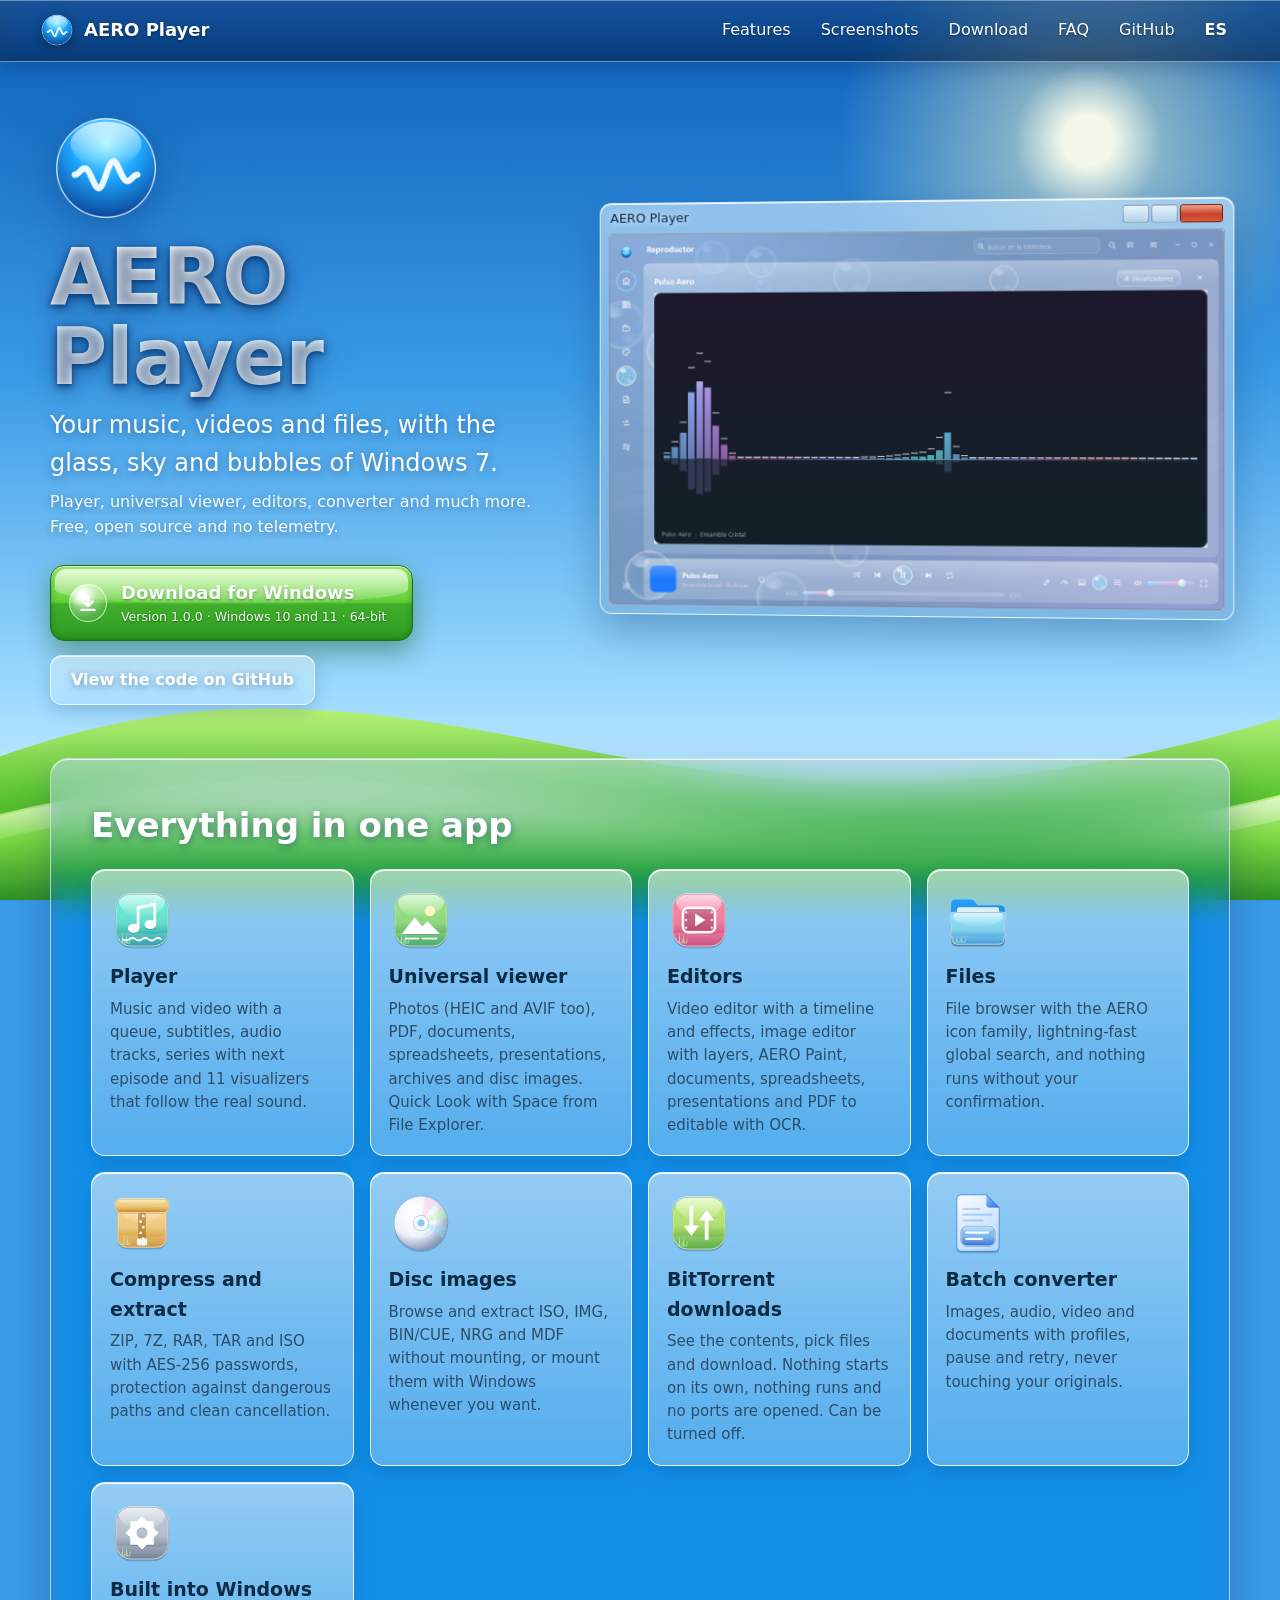
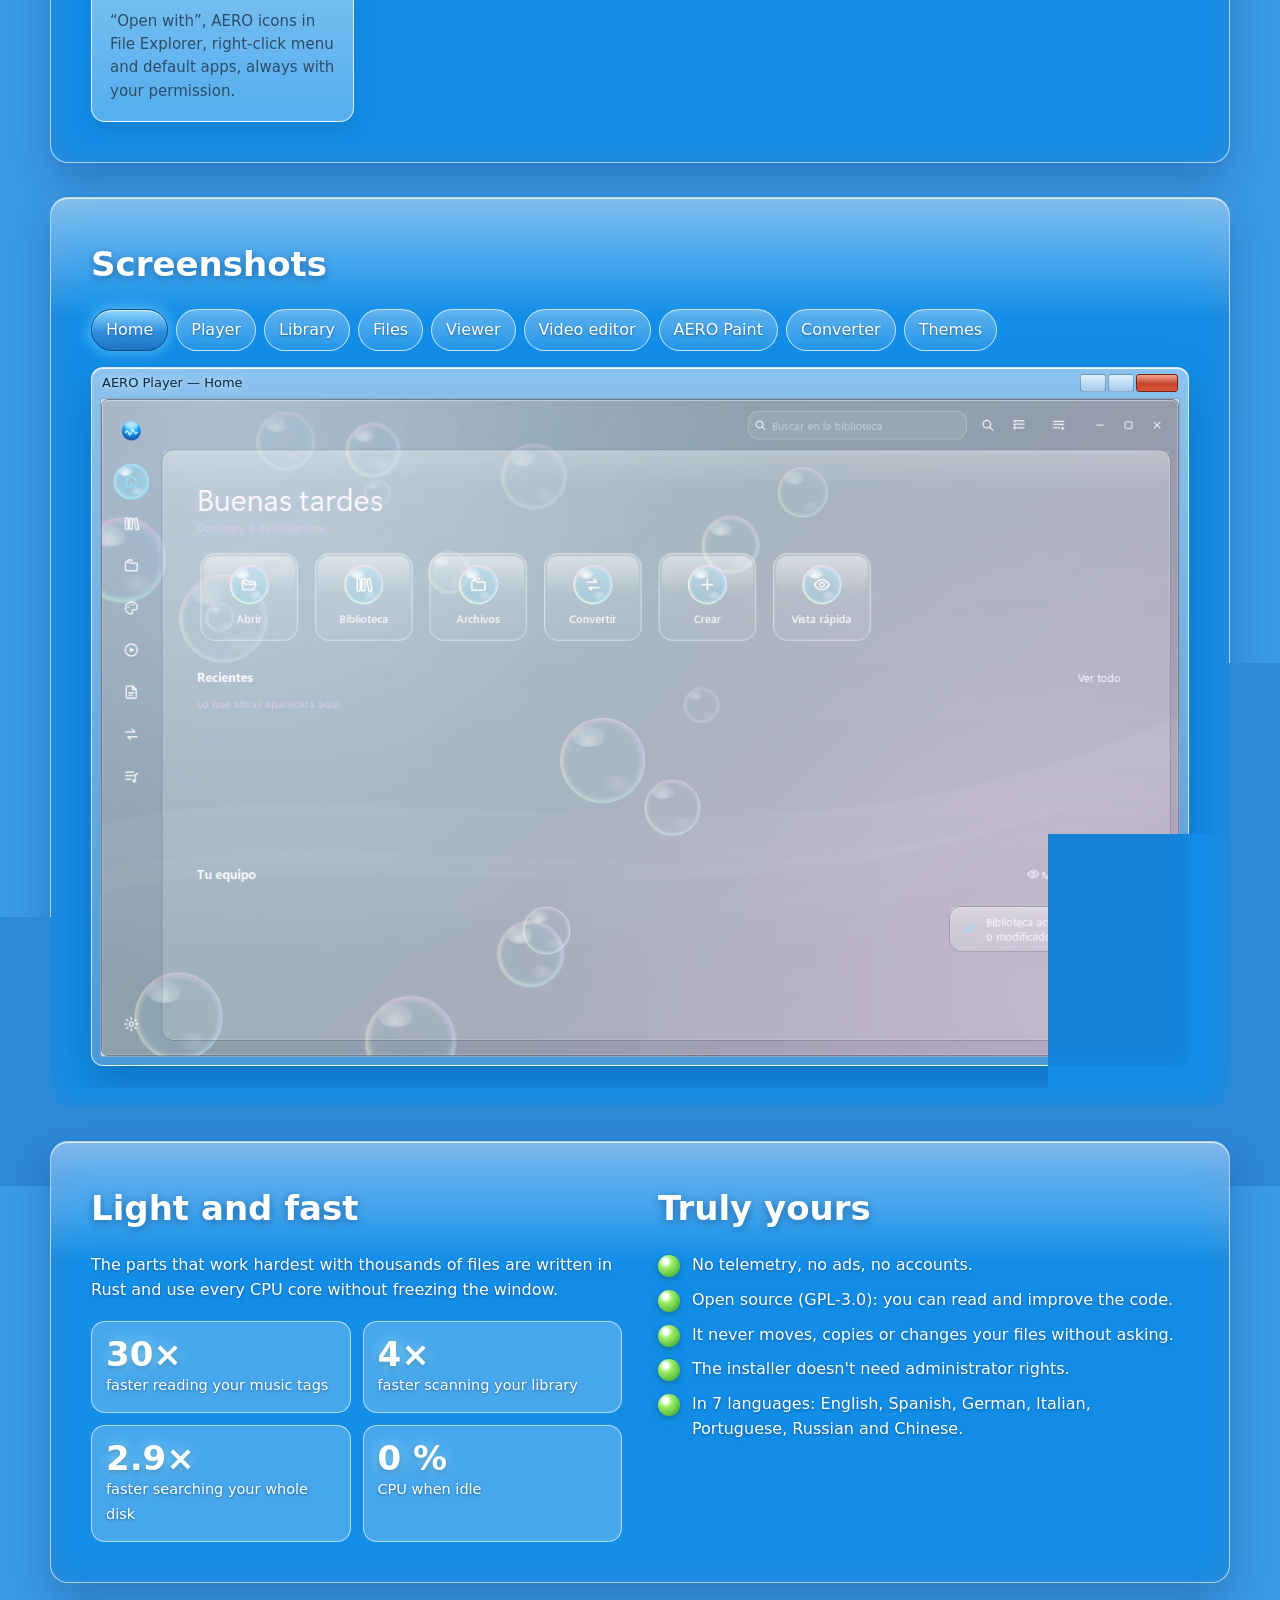
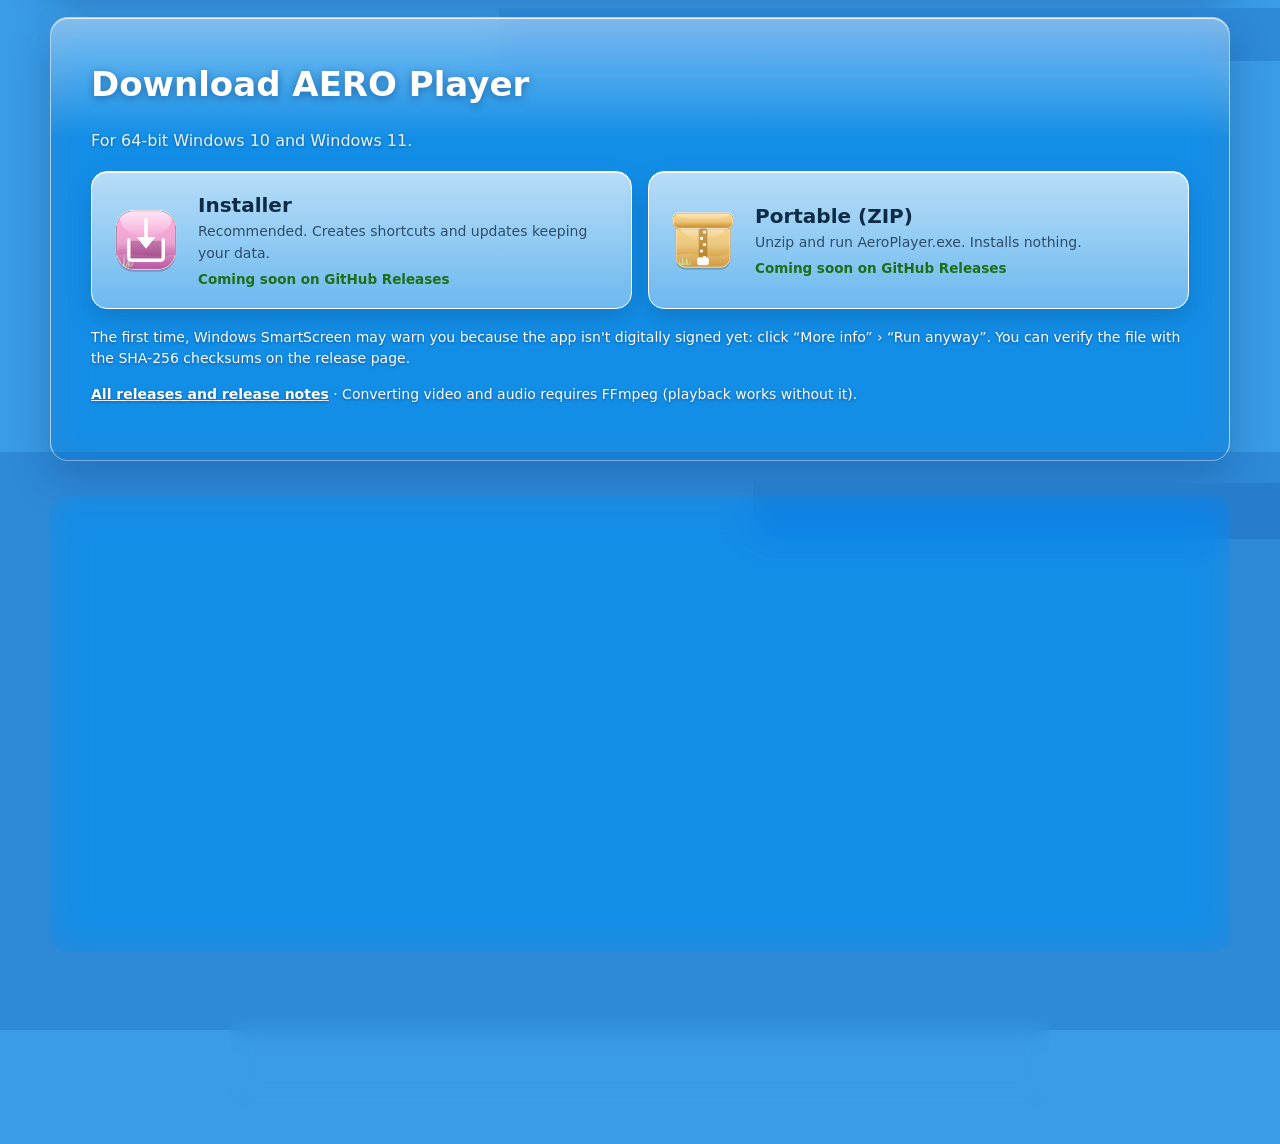
==== website/index.html @ ceb91c0b "AERO Player 1.0.0 Primera versión pública: reproductor, visor universal, editores, conversor, compre" ====
<!doctype html>
<html lang="es">
<head>
<meta charset="utf-8">
<meta name="viewport" content="width=device-width, initial-scale=1">
<title>AERO Player — reproductor y herramientas multimedia para Windows</title>
<meta name="description" content="AERO Player: reproductor de música y vídeo, visor universal, editores y conversor para Windows, con estilo Aero. Gratis, libre y sin telemetría.">
<meta property="og:title" content="AERO Player">
<meta property="og:description" content="Reproductor, visor, editores y conversor para Windows con estilo Aero. Gratis y libre.">
<meta property="og:image" content="assets/capturas/inicio.png">
<meta name="theme-color" content="#2b8fe0">
<link rel="icon" href="assets/favicon.png">
<link rel="stylesheet" href="style.css">
<script src="config.js"></script>
</head>
<body>
<div class="sky" aria-hidden="true">
  <div class="sun"></div>
  <div class="cloud c1"></div><div class="cloud c2"></div><div class="cloud c3"></div><div class="cloud c4"></div>
  <div class="bubbles" id="bubbles"></div>
  <svg class="hills" viewBox="0 0 1440 320" preserveAspectRatio="none">
    <defs>
      <linearGradient id="g1" x1="0" y1="0" x2="0" y2="1"><stop offset="0" stop-color="#b8f27a"/><stop offset=".45" stop-color="#5cc531"/><stop offset="1" stop-color="#1f7a1c"/></linearGradient>
      <linearGradient id="g2" x1="0" y1="0" x2="0" y2="1"><stop offset="0" stop-color="#d4fa9c"/><stop offset=".5" stop-color="#78d640"/><stop offset="1" stop-color="#2f8f25"/></linearGradient>
      <linearGradient id="shine" x1="0" y1="0" x2="0" y2="1"><stop offset="0" stop-color="#fff" stop-opacity=".65"/><stop offset="1" stop-color="#fff" stop-opacity="0"/></linearGradient>
    </defs>
    <path d="M0 170 C 240 90 420 120 640 160 S 1080 230 1440 130 L1440 320 L0 320 Z" fill="url(#g1)"/>
    <path d="M0 230 C 260 170 520 200 760 230 S 1180 270 1440 210 L1440 320 L0 320 Z" fill="url(#g2)"/>
    <path d="M0 232 C 260 172 520 202 760 232 S 1180 272 1440 212 L1440 236 C 1180 296 980 256 760 252 S 260 196 0 256 Z" fill="url(#shine)"/>
  </svg>
</div>

<header class="taskbar">
  <a class="brand" href="#inicio"><img src="assets/logo.png" alt="" width="34" height="34"><span>AERO Player</span></a>
  <nav>
    <a href="#funciones" data-i18n="nav.features">Funciones</a>
    <a href="#capturas" data-i18n="nav.shots">Capturas</a>
    <a href="#descargar" data-i18n="nav.download">Descargar</a>
    <a href="#preguntas" data-i18n="nav.faq">Preguntas</a>
    <a class="gh" data-gh-link href="#" target="_blank" rel="noopener">GitHub</a>
    <button class="lang" id="lang" type="button" aria-label="Idioma / Language">EN</button>
  </nav>
</header>

<main>
  <section class="hero" id="inicio">
    <div class="hero-text">
      <img class="orb" src="assets/logo.png" alt="Logotipo de AERO Player" width="128" height="128">
      <h1>AERO Player</h1>
      <p class="tagline" data-i18n="hero.tagline">Tu música, tus vídeos y tus archivos, con el cristal, el cielo y las burbujas de Windows 7.</p>
      <p class="sub" data-i18n="hero.sub">Reproductor, visor universal, editores, conversor y mucho más. Gratis, libre y sin telemetría.</p>
      <div class="cta">
        <a class="btn-aero" data-download="setup" href="#descargar">
          <span class="btn-icon"><svg viewBox="0 0 24 24" width="22" height="22" aria-hidden="true"><path d="M12 4v11M7 10.5l5 5 5-5M5 19.5h14" fill="none" stroke="#fff" stroke-width="2.6" stroke-linecap="round" stroke-linejoin="round"/></svg></span><span><strong data-i18n="hero.download">Descargar para Windows</strong><small data-version-line>Versión 1.0.0 · Windows 10 y 11 · 64 bits</small></span>
        </a>
        <a class="btn-glass" data-gh-link href="#" target="_blank" rel="noopener" data-i18n="hero.source">Ver el código en GitHub</a>
      </div>
    </div>
    <figure class="win7">
      <div class="win7-bar"><span class="win7-title">AERO Player</span><span class="win7-btns"><i></i><i></i><i class="x"></i></span></div>
      <img src="assets/capturas/reproductor.png" alt="AERO Player reproduciendo música con un visualizador" loading="eager">
    </figure>
  </section>

  <section class="panel" id="funciones">
    <h2 data-i18n="feat.title">Todo en una sola aplicación</h2>
    <div class="grid">
      <article class="card"><img src="assets/iconos/audio.png" alt=""><h3 data-i18n="feat.player.t">Reproductor</h3><p data-i18n="feat.player.d">Música y vídeo con cola, subtítulos, pistas de audio, series con siguiente episodio y 11 visualizadores que siguen el sonido real.</p></article>
      <article class="card"><img src="assets/iconos/image.png" alt=""><h3 data-i18n="feat.viewer.t">Visor universal</h3><p data-i18n="feat.viewer.d">Fotos (también HEIC y AVIF), PDF, documentos, hojas, presentaciones, comprimidos e imágenes de disco. Vista rápida con Espacio desde el Explorador.</p></article>
      <article class="card"><img src="assets/iconos/video.png" alt=""><h3 data-i18n="feat.editors.t">Editores</h3><p data-i18n="feat.editors.d">Editor de vídeo con línea de tiempo y efectos, editor de imágenes con capas, AERO Paint, documentos, hojas, presentaciones y PDF a editable con OCR.</p></article>
      <article class="card"><img src="assets/iconos/folder.png" alt=""><h3 data-i18n="feat.files.t">Archivos</h3><p data-i18n="feat.files.d">Explorador con la familia de iconos AERO, búsqueda global ultrarrápida y nada se ejecuta sin que lo confirmes.</p></article>
      <article class="card"><img src="assets/iconos/archive.png" alt=""><h3 data-i18n="feat.archive.t">Comprimir y extraer</h3><p data-i18n="feat.archive.d">ZIP, 7Z, RAR, TAR e ISO con contraseñas AES-256, protección contra rutas peligrosas y cancelación sin restos.</p></article>
      <article class="card"><img src="assets/iconos/disc.png" alt=""><h3 data-i18n="feat.disc.t">Imágenes de disco</h3><p data-i18n="feat.disc.d">Explora y extrae ISO, IMG, BIN/CUE, NRG y MDF sin montarlas, o móntalas con Windows cuando quieras.</p></article>
      <article class="card"><img src="assets/iconos/torrent.png" alt=""><h3 data-i18n="feat.torrent.t">Descargas BitTorrent</h3><p data-i18n="feat.torrent.d">Ve el contenido, elige archivos y descarga. Nada empieza solo, nada se ejecuta y no abre puertos. Se puede desactivar.</p></article>
      <article class="card"><img src="assets/iconos/document.png" alt=""><h3 data-i18n="feat.convert.t">Conversor por lotes</h3><p data-i18n="feat.convert.d">Imágenes, audio, vídeo y documentos con perfiles, pausa, reintento y sin tocar nunca los originales.</p></article>
      <article class="card"><img src="assets/iconos/system.png" alt=""><h3 data-i18n="feat.windows.t">Integrado en Windows</h3><p data-i18n="feat.windows.d">«Abrir con», iconos AERO en el Explorador, menú del clic derecho y aplicaciones predeterminadas, siempre con tu permiso.</p></article>
    </div>
  </section>

  <section class="panel" id="capturas">
    <h2 data-i18n="shots.title">Capturas</h2>
    <div class="tabs" role="tablist" id="shot-tabs"></div>
    <figure class="win7 big">
      <div class="win7-bar"><span class="win7-title" id="shot-title">AERO Player</span><span class="win7-btns"><i></i><i></i><i class="x"></i></span></div>
      <img id="shot-img" src="assets/capturas/inicio.png" alt="">
    </figure>
  </section>

  <section class="panel two" id="rendimiento">
    <div>
      <h2 data-i18n="perf.title">Ligero y rápido</h2>
      <p data-i18n="perf.d">Las partes que más trabajan con miles de archivos están escritas en Rust y usan todos los núcleos del procesador sin congelar la ventana.</p>
      <ul class="stats">
        <li><b>30×</b><span data-i18n="perf.tags">más rápido leyendo las etiquetas de tu música</span></li>
        <li><b>4×</b><span data-i18n="perf.scan">más rápido escaneando la biblioteca</span></li>
        <li><b data-i18n="perf.n3">2,9×</b><span data-i18n="perf.search">más rápido buscando en todo el disco</span></li>
        <li><b>0 %</b><span data-i18n="perf.idle">de CPU en reposo</span></li>
      </ul>
    </div>
    <div>
      <h2 data-i18n="priv.title">Tuyo de verdad</h2>
      <ul class="checks">
        <li data-i18n="priv.1">Sin telemetría, sin anuncios y sin cuentas.</li>
        <li data-i18n="priv.2">Software libre (GPL-3.0): puedes ver y mejorar el código.</li>
        <li data-i18n="priv.3">Nunca mueve, copia ni modifica tus archivos sin pedírtelo.</li>
        <li data-i18n="priv.4">El instalador no necesita permisos de administrador.</li>
        <li data-i18n="priv.5">En 7 idiomas: español, inglés, alemán, italiano, portugués, ruso y chino.</li>
      </ul>
    </div>
  </section>

  <section class="panel" id="descargar">
    <h2 data-i18n="dl.title">Descargar AERO Player</h2>
    <p class="muted" data-i18n="dl.sub">Para Windows 10 y Windows 11 de 64 bits.</p>
    <div class="downloads">
      <a class="dl" data-download="setup" href="#"><img src="assets/iconos/installer.png" alt=""><span><strong data-i18n="dl.setup">Instalador</strong><small data-i18n="dl.setup.d">Recomendado. Crea accesos directos y se actualiza conservando tus datos.</small><em data-size="setup"></em></span></a>
      <a class="dl" data-download="portable" href="#"><img src="assets/iconos/archive.png" alt=""><span><strong data-i18n="dl.portable">Portable (ZIP)</strong><small data-i18n="dl.portable.d">Descomprime y ejecuta AeroPlayer.exe. No instala nada.</small><em data-size="portable"></em></span></a>
    </div>
    <p class="note" data-i18n="dl.smartscreen">La primera vez, Windows SmartScreen puede avisar porque la aplicación aún no tiene firma digital: pulsa «Más información» › «Ejecutar de todas formas». Puedes comprobar el archivo con las sumas SHA-256 de la página de la versión.</p>
    <p class="note"><a data-gh-releases href="#" target="_blank" rel="noopener" data-i18n="dl.all">Todas las versiones y notas de cambios</a> · <span data-i18n="dl.ffmpeg">Para convertir vídeo y audio hace falta FFmpeg (la reproducción funciona sin él).</span></p>
  </section>

  <section class="panel" id="preguntas">
    <h2 data-i18n="faq.title">Preguntas frecuentes</h2>
    <details><summary data-i18n="faq.q1">¿Es gratis?</summary><p data-i18n="faq.a1">Sí, totalmente. Es software libre con licencia GPL-3.0: sin anuncios, sin suscripciones y sin recoger datos.</p></details>
    <details><summary data-i18n="faq.q2">¿Cambia mis programas predeterminados?</summary><p data-i18n="faq.a2">No por su cuenta. AERO Player se añade a «Abrir con» y tú eliges en la Configuración de Windows si quieres usarlo por defecto.</p></details>
    <details><summary data-i18n="faq.q3">¿Por qué avisa SmartScreen?</summary><p data-i18n="faq.a3">Porque el ejecutable aún no está firmado con un certificado de pago. El código es público y cada versión publica sus sumas SHA-256 para que puedas comprobarlo.</p></details>
    <details><summary data-i18n="faq.q4">¿Cómo lo desinstalo?</summary><p data-i18n="faq.a4">Desde Configuración de Windows › Aplicaciones › AERO Player. Tus archivos no se tocan.</p></details>
    <details><summary data-i18n="faq.q5">¿Puedo ayudar o informar de un error?</summary><p data-i18n="faq.a5">¡Claro! Abre una incidencia en GitHub o propón cambios con una solicitud de incorporación (pull request).</p></details>
  </section>
</main>

<footer>
  <p><span data-i18n="foot.1">AERO Player es software libre bajo la licencia GPL-3.0-or-later.</span> <a data-gh-link href="#" target="_blank" rel="noopener">GitHub</a></p>
  <p class="muted" data-i18n="foot.2">Inspirado en la estética Frutiger Aero. No está afiliado a Microsoft. Windows es una marca de Microsoft Corporation.</p>
</footer>

<div class="lightbox" id="lightbox" hidden><img alt=""></div>
<script src="app.js"></script>
</body>
</html>
---- website/style.css ----
/* AERO Player — web con estilo Windows 7 Aero / Frutiger Aero: cielo, sol, nubes, burbujas, césped y cristal. */
:root {
  --sky-top: #0b5fb8;
  --sky-mid: #3a9be6;
  --sky-low: #9fdcff;
  --glass: rgba(26, 104, 186, .34);          /* cristal con tinte de cielo: el blanco se lee también sobre el césped */
  --glass-strong: rgba(255, 255, 255, .34);
  --glass-edge: rgba(255, 255, 255, .62);
  --ink: #0d2b45;
  --ink-soft: #2d4d69;
  --on-glass: #ffffff;
  --green-top: #9ef06a;
  --green-bot: #2f9b24;
  --radius: 18px;
  --shadow: 0 18px 40px rgba(0, 40, 90, .28);
  font-family: "Segoe UI", "Segoe UI Variable", system-ui, -apple-system, sans-serif;
}
* { box-sizing: border-box; }
html { scroll-behavior: smooth; }
body {
  margin: 0;
  color: var(--ink);
  background: var(--sky-mid);
  line-height: 1.55;
  overflow-x: hidden;
}
img { max-width: 100%; display: block; }
a { color: #0a63b8; }

/* ---------------------------------------------------------------- cielo */
.sky { position: fixed; inset: 0; z-index: -1; overflow: hidden;
  background: linear-gradient(180deg, var(--sky-top) 0%, var(--sky-mid) 42%, var(--sky-low) 78%, #e9f8ff 100%); }
.sun { position: absolute; top: -12vmax; right: -8vmax; width: 46vmax; height: 46vmax; border-radius: 50%;
  background: radial-gradient(circle, rgba(255,255,236,.95) 0 6%, rgba(255,250,200,.45) 18%, rgba(255,255,255,0) 60%); }
.cloud { position: absolute; border-radius: 999px; background: rgba(255,255,255,.85); filter: blur(2px); opacity: .85;
  box-shadow: 0 10px 30px rgba(255,255,255,.4); animation: drift 120s linear infinite; }
.cloud::before, .cloud::after { content: ""; position: absolute; background: inherit; border-radius: 50%; }
.c1 { width: 220px; height: 64px; top: 14%; left: -260px; }
.c1::before { width: 110px; height: 100px; top: -52px; left: 34px; } .c1::after { width: 86px; height: 80px; top: -36px; left: 118px; }
.c2 { width: 300px; height: 80px; top: 30%; left: -340px; animation-duration: 170s; animation-delay: -60s; opacity: .7; }
.c2::before { width: 140px; height: 130px; top: -70px; left: 50px; } .c2::after { width: 110px; height: 100px; top: -46px; left: 160px; }
.c3 { width: 180px; height: 50px; top: 8%; left: -200px; animation-duration: 140s; animation-delay: -100s; opacity: .6; }
.c3::before { width: 90px; height: 80px; top: -40px; left: 30px; } .c3::after { width: 70px; height: 60px; top: -28px; left: 96px; }
.c4 { width: 260px; height: 70px; top: 46%; left: -300px; animation-duration: 200s; animation-delay: -30s; opacity: .55; }
.c4::before { width: 120px; height: 110px; top: -60px; left: 40px; } .c4::after { width: 100px; height: 90px; top: -40px; left: 140px; }
@keyframes drift { to { transform: translateX(calc(100vw + 400px)); } }

.hills { position: absolute; left: 0; right: 0; bottom: 0; width: 100%; height: 34vh; min-height: 180px; }

.bubbles { position: absolute; inset: 0; }
.bubble { position: absolute; bottom: -120px; border-radius: 50%;
  background: radial-gradient(circle at 30% 28%, rgba(255,255,255,.95) 0 8%, rgba(255,255,255,.25) 14%, rgba(180,230,255,.10) 45%, rgba(255,255,255,.35) 70%, rgba(255,255,255,.75) 100%);
  box-shadow: inset 0 0 12px rgba(255,255,255,.55), 0 4px 14px rgba(0,60,120,.12);
  animation: rise linear infinite; }
.bubble::after { content: ""; position: absolute; left: 18%; top: 62%; width: 46%; height: 16%; border-radius: 50%;
  background: radial-gradient(ellipse, rgba(255,240,255,.55), rgba(255,255,255,0) 70%); }
@keyframes rise {
  0% { transform: translate(0, 0); opacity: 0; }
  10% { opacity: .9; }
  50% { transform: translate(var(--sway, 30px), -55vh); }
  100% { transform: translate(0, -115vh); opacity: .2; }
}
@media (prefers-reduced-motion: reduce) { .bubble, .cloud { animation: none; } .bubble { display: none; } }

/* ---------------------------------------------------------------- barra superior (Windows 7) */
.taskbar { position: sticky; top: 0; z-index: 20; display: flex; align-items: center; justify-content: space-between;
  gap: 16px; padding: 10px clamp(16px, 4vw, 40px);
  background: linear-gradient(180deg, rgba(40,70,110,.55), rgba(10,30,60,.62));
  backdrop-filter: blur(16px) saturate(140%); -webkit-backdrop-filter: blur(16px) saturate(140%);
  border-bottom: 1px solid rgba(255,255,255,.35); box-shadow: inset 0 1px 0 rgba(255,255,255,.35), 0 6px 20px rgba(0,30,70,.25); }
.brand { display: flex; align-items: center; gap: 10px; color: #fff; text-decoration: none; font-weight: 600; font-size: 18px;
  text-shadow: 0 1px 3px rgba(0,0,0,.4); }
.brand img { filter: drop-shadow(0 2px 6px rgba(0,0,0,.35)); }
nav { display: flex; align-items: center; gap: 4px; flex-wrap: wrap; justify-content: flex-end; }
nav a, .lang { color: #fff; text-decoration: none; padding: 7px 12px; border-radius: 8px; font-size: 14px;
  border: 1px solid transparent; background: none; font: inherit; cursor: pointer; text-shadow: 0 1px 2px rgba(0,0,0,.4); }
nav a:hover, .lang:hover { background: linear-gradient(180deg, rgba(255,255,255,.35), rgba(255,255,255,.08));
  border-color: rgba(255,255,255,.55); box-shadow: inset 0 0 8px rgba(255,255,255,.35); }
nav a:focus-visible, .lang:focus-visible, .btn-aero:focus-visible, .btn-glass:focus-visible, .dl:focus-visible, .tab:focus-visible {
  outline: 3px solid #ffe36a; outline-offset: 2px; }
.lang { font-weight: 700; }

/* ---------------------------------------------------------------- composición */
main { width: min(1180px, 100% - 32px); margin: 0 auto; padding: 32px 0 120px; display: grid; gap: 34px; }
.hero { display: grid; grid-template-columns: 1fr 1.25fr; gap: 36px; align-items: center; min-height: 70vh; }
.hero-text { color: #fff; text-shadow: 0 2px 10px rgba(0,40,90,.45); }
.orb { width: 112px; height: 112px; filter: drop-shadow(0 10px 24px rgba(0,50,120,.45)); animation: float 6s ease-in-out infinite; }
@keyframes float { 50% { transform: translateY(-10px); } }
@media (prefers-reduced-motion: reduce) { .orb { animation: none; } }
h1 { font-size: clamp(44px, 6.4vw, 78px); line-height: 1.02; margin: 14px 0 10px; font-weight: 700; letter-spacing: -.5px;
  background: linear-gradient(180deg, #ffffff 0%, #ffffff 50%, #e6f6ff 51%, #ffffff 100%);
  -webkit-background-clip: text; background-clip: text; color: transparent;
  filter: drop-shadow(0 2px 2px rgba(0,40,100,.55)) drop-shadow(0 6px 14px rgba(0,40,100,.35)); }
.tagline { font-size: clamp(19px, 2.1vw, 24px); margin: 0 0 8px; font-weight: 500; }
.sub { margin: 0 0 26px; opacity: .95; font-size: 16px; }
.cta { display: flex; gap: 14px; flex-wrap: wrap; align-items: center; }

/* botón verde brillante (Windows 7) */
.btn-aero { position: relative; display: inline-flex; align-items: center; gap: 14px; padding: 13px 26px 13px 18px;
  border-radius: 14px; color: #fff; text-decoration: none; overflow: hidden;
  background: linear-gradient(180deg, var(--green-top) 0%, #63cf3a 48%, #3fae2a 52%, var(--green-bot) 100%);
  border: 1px solid #1d6f17; box-shadow: inset 0 1px 0 rgba(255,255,255,.8), inset 0 -2px 6px rgba(0,60,0,.35), 0 10px 26px rgba(20,90,20,.45);
  text-shadow: 0 1px 2px rgba(0,60,0,.6); transition: transform .15s, box-shadow .15s, filter .15s; }
.btn-aero::before { content: ""; position: absolute; left: 4px; right: 4px; top: 3px; height: 46%; border-radius: 11px 11px 40% 40%;
  background: linear-gradient(180deg, rgba(255,255,255,.75), rgba(255,255,255,.12)); pointer-events: none; }
.btn-aero:hover { filter: brightness(1.08) saturate(1.1); transform: translateY(-2px); box-shadow: inset 0 1px 0 rgba(255,255,255,.8), 0 14px 34px rgba(20,110,20,.55), 0 0 22px rgba(160,255,120,.7); }
.btn-aero:active { transform: translateY(1px); }
.btn-aero strong { display: block; font-size: 18px; }
.btn-aero small { display: block; font-size: 12.5px; opacity: .95; }
.btn-icon { width: 38px; height: 38px; border-radius: 50%; display: grid; place-items: center; font-size: 20px;
  background: radial-gradient(circle at 35% 30%, #fff 0 10%, rgba(255,255,255,.35) 40%, rgba(255,255,255,.1) 70%);
  border: 1px solid rgba(255,255,255,.7); position: relative; }
.btn-glass { padding: 12px 20px; border-radius: 12px; color: #fff; text-decoration: none; font-weight: 600;
  background: linear-gradient(180deg, rgba(255,255,255,.42), rgba(255,255,255,.12)); border: 1px solid var(--glass-edge);
  backdrop-filter: blur(8px); -webkit-backdrop-filter: blur(8px); box-shadow: inset 0 1px 0 rgba(255,255,255,.7), 0 6px 18px rgba(0,40,90,.2); }
.btn-glass:hover { background: linear-gradient(180deg, rgba(255,255,255,.55), rgba(255,255,255,.2)); }

/* ventana de Windows 7 alrededor de las capturas */
.win7 { margin: 0; border-radius: 12px; padding: 0 8px 8px; overflow: hidden;
  background: linear-gradient(180deg, rgba(180,215,245,.75), rgba(120,170,215,.55));
  border: 1px solid rgba(255,255,255,.75); box-shadow: inset 0 1px 0 rgba(255,255,255,.9), var(--shadow);
  backdrop-filter: blur(10px); -webkit-backdrop-filter: blur(10px); transform: perspective(1400px) rotateY(-4deg); }
.win7.big { transform: none; }
.win7 img { border-radius: 4px; border: 1px solid rgba(0,40,90,.35); background: #dfeefa; cursor: zoom-in; }
.win7-bar { display: flex; align-items: center; justify-content: space-between; height: 30px; padding: 0 2px; }
.win7-title { color: #0d2b45; font-size: 13px; text-shadow: 0 0 8px #fff; }
.win7-btns { display: flex; gap: 2px; }
.win7-btns i { width: 26px; height: 18px; border-radius: 3px; border: 1px solid rgba(0,40,80,.35);
  background: linear-gradient(180deg, rgba(255,255,255,.75), rgba(190,215,240,.5)); }
.win7-btns i.x { width: 42px; background: linear-gradient(180deg, #f2a28f, #c7442b 55%, #d9583e); border-color: #7a2414; }

/* paneles de cristal */
.panel { position: relative; padding: clamp(22px, 3.5vw, 40px); border-radius: var(--radius); background: var(--glass);
  border: 1px solid var(--glass-edge); backdrop-filter: blur(18px) saturate(150%); -webkit-backdrop-filter: blur(18px) saturate(150%);
  box-shadow: inset 0 1px 0 rgba(255,255,255,.8), var(--shadow); overflow: hidden; }
.panel::before { content: ""; position: absolute; inset: 0 0 auto 0; height: 120px; pointer-events: none;
  background: linear-gradient(180deg, rgba(255,255,255,.45), rgba(255,255,255,0)); }
.panel > * { position: relative; }
h2 { margin: 0 0 18px; font-size: clamp(26px, 3vw, 34px); color: #fff; text-shadow: 0 2px 8px rgba(0,40,90,.45); }
.panel p, .panel li, .panel summary { color: #fff; text-shadow: 0 1px 3px rgba(0,30,70,.5); }
.muted { opacity: .9; }
.grid { display: grid; grid-template-columns: repeat(auto-fit, minmax(240px, 1fr)); gap: 16px; }
.card { padding: 18px; border-radius: 14px; background: linear-gradient(180deg, rgba(255,255,255,.55), rgba(255,255,255,.28));
  border: 1px solid rgba(255,255,255,.8); box-shadow: inset 0 1px 0 #fff, 0 8px 20px rgba(0,40,90,.15); transition: transform .2s, box-shadow .2s; }
.card:hover { transform: translateY(-4px); box-shadow: inset 0 1px 0 #fff, 0 16px 30px rgba(0,40,90,.25); }
.card img { width: 64px; height: 64px; }
.card h3 { margin: 10px 0 6px; color: var(--ink); font-size: 19px; }
.card p { margin: 0; color: var(--ink-soft); text-shadow: none; font-size: 15px; }

.tabs { display: flex; gap: 8px; flex-wrap: wrap; margin-bottom: 16px; }
.tab { padding: 8px 14px; border-radius: 999px; border: 1px solid rgba(255,255,255,.7); color: #fff; cursor: pointer; font: inherit;
  background: linear-gradient(180deg, rgba(255,255,255,.32), rgba(255,255,255,.08)); text-shadow: 0 1px 2px rgba(0,30,70,.5); }
.tab[aria-selected="true"] { background: linear-gradient(180deg, #8fd8ff, #2f8fe0 55%, #1f74c5); border-color: #0e4f8f;
  box-shadow: inset 0 1px 0 rgba(255,255,255,.7), 0 0 14px rgba(120,210,255,.8); }

.two { display: grid; grid-template-columns: 1fr 1fr; gap: 36px; }
.stats { list-style: none; padding: 0; margin: 18px 0 0; display: grid; grid-template-columns: 1fr 1fr; gap: 12px; }
.stats li { padding: 14px; border-radius: 14px; background: rgba(255,255,255,.22); border: 1px solid rgba(255,255,255,.6); }
.stats b { display: block; font-size: 34px; line-height: 1.1; color: #fff; text-shadow: 0 0 14px rgba(160,240,255,.9), 0 2px 6px rgba(0,40,90,.5); }
.stats span { font-size: 14.5px; }
.checks { list-style: none; padding: 0; margin: 0; display: grid; gap: 10px; }
.checks li { padding-left: 34px; position: relative; }
.checks li::before { content: ""; position: absolute; left: 0; top: 2px; width: 22px; height: 22px; border-radius: 50%;
  background: radial-gradient(circle at 35% 30%, #fff 0 12%, #9ef06a 30%, #2f9b24 100%); box-shadow: 0 2px 6px rgba(0,60,0,.35); }

.downloads { display: grid; grid-template-columns: 1fr 1fr; gap: 16px; margin: 18px 0; }
.dl { display: flex; gap: 16px; align-items: center; padding: 18px; border-radius: 16px; text-decoration: none;
  background: linear-gradient(180deg, rgba(255,255,255,.7), rgba(255,255,255,.38)); border: 1px solid #fff;
  box-shadow: inset 0 1px 0 #fff, 0 10px 24px rgba(0,40,90,.2); transition: transform .2s; }
.dl:hover { transform: translateY(-3px); }
.dl img { width: 72px; height: 72px; flex: none; }
.dl strong { display: block; color: var(--ink); font-size: 20px; }
.dl small { display: block; color: var(--ink-soft); font-size: 14px; }
.dl em { display: block; color: #1d6f17; font-style: normal; font-weight: 600; font-size: 13.5px; margin-top: 4px; }
.note { font-size: 14px; }
.note a { color: #fff; font-weight: 600; }

details { border-radius: 12px; background: rgba(255,255,255,.18); border: 1px solid rgba(255,255,255,.55); margin-bottom: 10px; }
summary { cursor: pointer; padding: 12px 16px; font-weight: 600; }
details p { margin: 0; padding: 0 16px 14px; }

footer { width: min(820px, 100% - 32px); margin: -70px auto 36px; padding: 14px 20px; position: relative; text-align: center;
  color: #fff; text-shadow: 0 1px 3px rgba(0,0,0,.6); font-size: 14px; border-radius: 14px;
  background: linear-gradient(180deg, rgba(30,70,40,.55), rgba(10,40,20,.65)); border: 1px solid rgba(255,255,255,.45);
  backdrop-filter: blur(12px); -webkit-backdrop-filter: blur(12px); box-shadow: inset 0 1px 0 rgba(255,255,255,.35); }
footer p { margin: 4px 0; }
footer a { color: #fff; font-weight: 700; }

.lightbox { position: fixed; inset: 0; z-index: 50; display: grid; place-items: center; padding: 24px;
  background: rgba(0,25,55,.72); backdrop-filter: blur(6px); cursor: zoom-out; }
.lightbox[hidden] { display: none; }
.lightbox img { max-height: 92vh; border-radius: 10px; box-shadow: 0 30px 80px rgba(0,0,0,.5); }

@media (max-width: 900px) {
  .hero, .two, .downloads { grid-template-columns: 1fr; }
  .hero { min-height: 0; text-align: center; }
  .orb { margin: 0 auto; }
  .cta { justify-content: center; }
  .win7 { transform: none; }
  nav a:not(.gh) { display: none; }
}
@media (max-width: 480px) { .stats { grid-template-columns: 1fr; } .btn-aero { width: 100%; } }
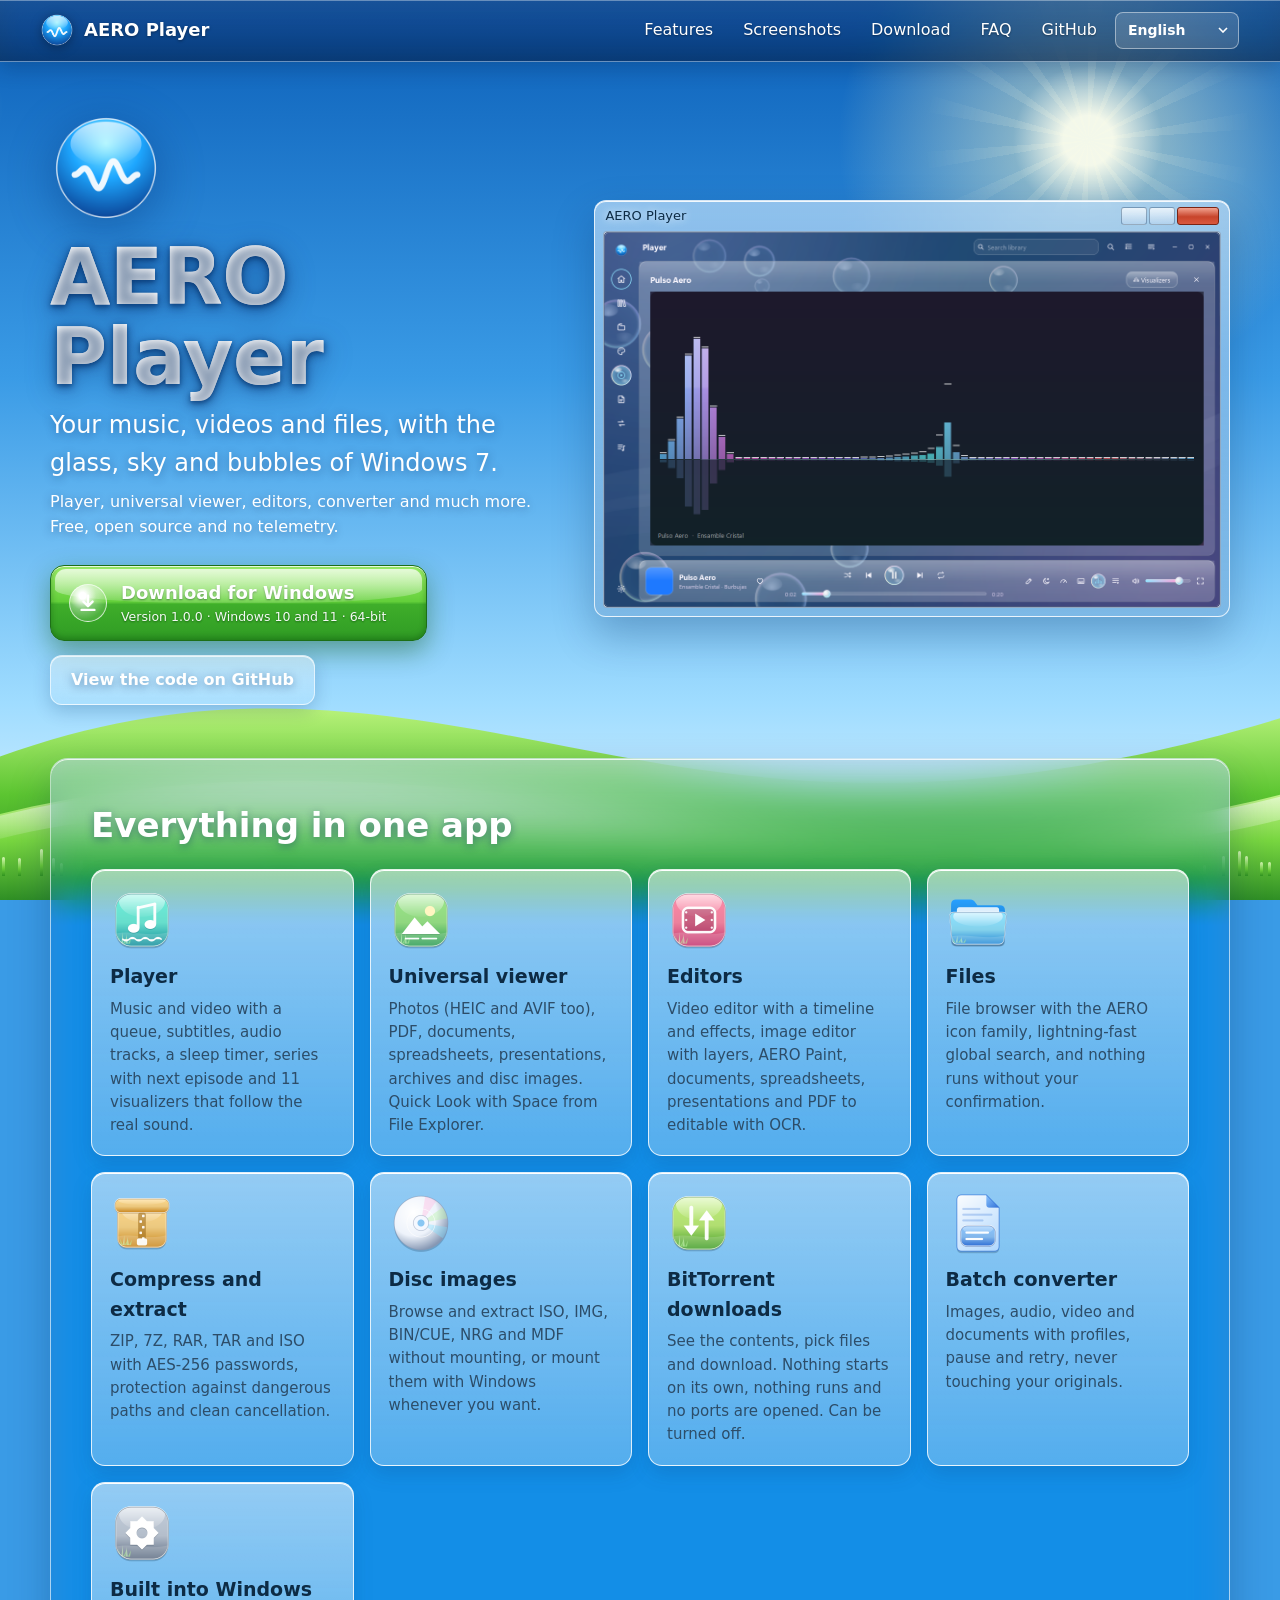
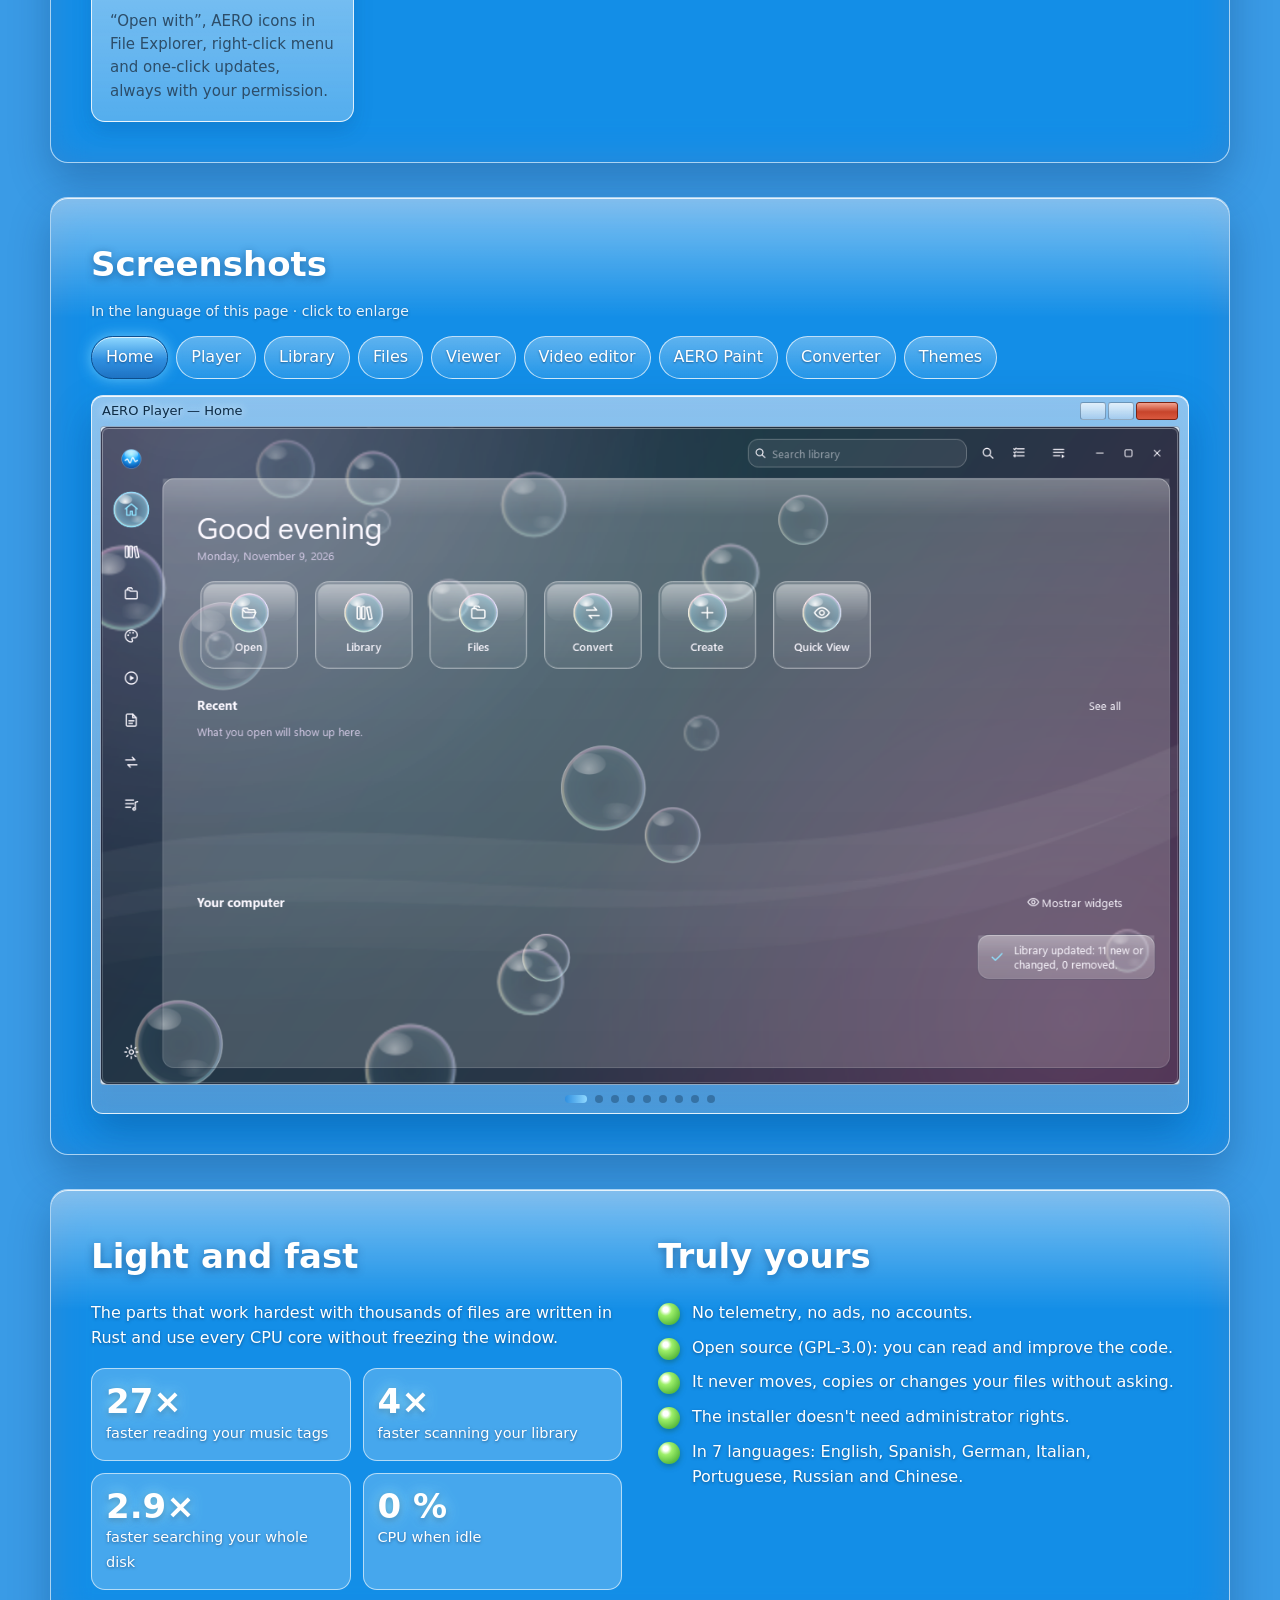
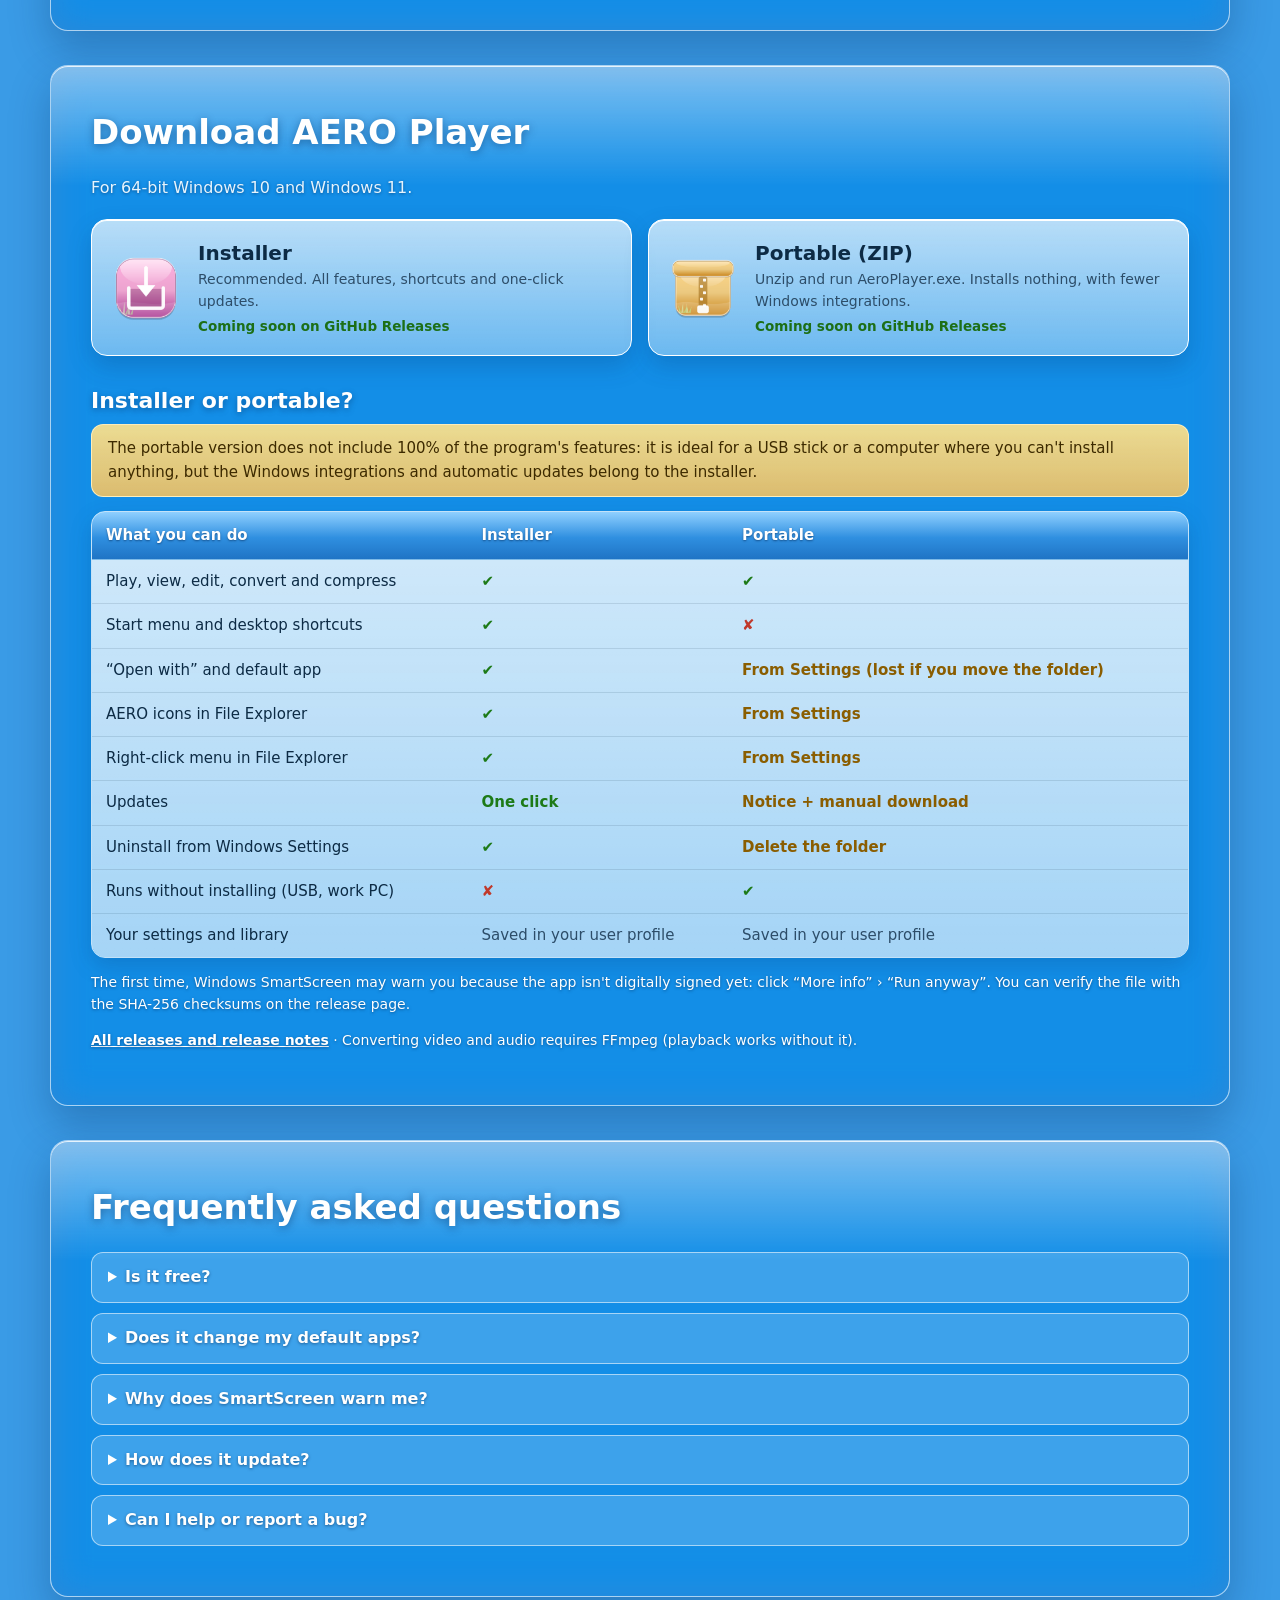
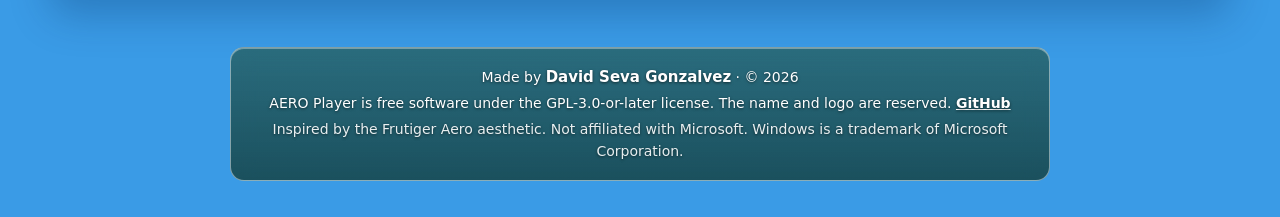
==== commit 49a8e58c: "AERO Player 1.1.0" ====
--- a/website/index.html
+++ b/website/index.html
@@ -5,20 +5,23 @@
 <meta name="viewport" content="width=device-width, initial-scale=1">
 <title>AERO Player — reproductor y herramientas multimedia para Windows</title>
 <meta name="description" content="AERO Player: reproductor de música y vídeo, visor universal, editores y conversor para Windows, con estilo Aero. Gratis, libre y sin telemetría.">
+<meta name="author" content="David Seva Gonzalvez">
 <meta property="og:title" content="AERO Player">
 <meta property="og:description" content="Reproductor, visor, editores y conversor para Windows con estilo Aero. Gratis y libre.">
-<meta property="og:image" content="assets/capturas/inicio.png">
+<meta property="og:image" content="assets/capturas/es/inicio.png">
 <meta name="theme-color" content="#2b8fe0">
 <link rel="icon" href="assets/favicon.png">
-<link rel="stylesheet" href="style.css">
-<script src="config.js"></script>
+<link rel="stylesheet" href="style.css?v=1.1.0">
+<link rel="stylesheet" href="anim.css?v=1.1.0">
+<script src="config.js?v=1.1.0"></script>
+<script src="i18n.js?v=1.1.0"></script>
 </head>
 <body>
 <div class="sky" aria-hidden="true">
-  <div class="sun"></div>
-  <div class="cloud c1"></div><div class="cloud c2"></div><div class="cloud c3"></div><div class="cloud c4"></div>
-  <div class="bubbles" id="bubbles"></div>
-  <svg class="hills" viewBox="0 0 1440 320" preserveAspectRatio="none">
+  <div class="sun"><div class="rays"></div></div>
+  <div class="cloud c1" data-depth="0.15"></div><div class="cloud c2" data-depth="0.08"></div>
+  <div class="cloud c3" data-depth="0.2"></div><div class="cloud c4" data-depth="0.05"></div>
+  <svg class="hills" viewBox="0 0 1440 320" preserveAspectRatio="none" data-depth="0.04">
     <defs>
       <linearGradient id="g1" x1="0" y1="0" x2="0" y2="1"><stop offset="0" stop-color="#b8f27a"/><stop offset=".45" stop-color="#5cc531"/><stop offset="1" stop-color="#1f7a1c"/></linearGradient>
       <linearGradient id="g2" x1="0" y1="0" x2="0" y2="1"><stop offset="0" stop-color="#d4fa9c"/><stop offset=".5" stop-color="#78d640"/><stop offset="1" stop-color="#2f8f25"/></linearGradient>
@@ -28,7 +31,9 @@
     <path d="M0 230 C 260 170 520 200 760 230 S 1180 270 1440 210 L1440 320 L0 320 Z" fill="url(#g2)"/>
     <path d="M0 232 C 260 172 520 202 760 232 S 1180 272 1440 212 L1440 236 C 1180 296 980 256 760 252 S 260 196 0 256 Z" fill="url(#shine)"/>
   </svg>
+  <div class="grass" id="grass"></div>
 </div>
+<div class="bubbles" id="bubbles" aria-hidden="true"></div>
 
 <header class="taskbar">
   <a class="brand" href="#inicio"><img src="assets/logo.png" alt="" width="34" height="34"><span>AERO Player</span></a>
@@ -38,7 +43,8 @@
     <a href="#descargar" data-i18n="nav.download">Descargar</a>
     <a href="#preguntas" data-i18n="nav.faq">Preguntas</a>
     <a class="gh" data-gh-link href="#" target="_blank" rel="noopener">GitHub</a>
-    <button class="lang" id="lang" type="button" aria-label="Idioma / Language">EN</button>
+    <label class="lang"><span class="sr" data-i18n="lang.label">Idioma</span>
+      <select id="lang" aria-label="Idioma / Language"></select></label>
   </nav>
 </header>
 
@@ -46,55 +52,59 @@
   <section class="hero" id="inicio">
     <div class="hero-text">
       <img class="orb" src="assets/logo.png" alt="Logotipo de AERO Player" width="128" height="128">
-      <h1>AERO Player</h1>
-      <p class="tagline" data-i18n="hero.tagline">Tu música, tus vídeos y tus archivos, con el cristal, el cielo y las burbujas de Windows 7.</p>
-      <p class="sub" data-i18n="hero.sub">Reproductor, visor universal, editores, conversor y mucho más. Gratis, libre y sin telemetría.</p>
-      <div class="cta">
+      <h1><span class="shine-text">AERO Player</span></h1>
+      <p class="tagline reveal" data-i18n="hero.tagline">Tu música, tus vídeos y tus archivos, con el cristal, el cielo y las burbujas de Windows 7.</p>
+      <p class="sub reveal" data-i18n="hero.sub">Reproductor, visor universal, editores, conversor y mucho más. Gratis, libre y sin telemetría.</p>
+      <div class="cta reveal">
         <a class="btn-aero" data-download="setup" href="#descargar">
-          <span class="btn-icon"><svg viewBox="0 0 24 24" width="22" height="22" aria-hidden="true"><path d="M12 4v11M7 10.5l5 5 5-5M5 19.5h14" fill="none" stroke="#fff" stroke-width="2.6" stroke-linecap="round" stroke-linejoin="round"/></svg></span><span><strong data-i18n="hero.download">Descargar para Windows</strong><small data-version-line>Versión 1.0.0 · Windows 10 y 11 · 64 bits</small></span>
+          <span class="btn-icon"><svg viewBox="0 0 24 24" width="22" height="22" aria-hidden="true"><path d="M12 4v11M7 10.5l5 5 5-5M5 19.5h14" fill="none" stroke="#fff" stroke-width="2.6" stroke-linecap="round" stroke-linejoin="round"/></svg></span>
+          <span><strong data-i18n="hero.download">Descargar para Windows</strong><small data-version-line>Versión 1.0.0 · Windows 10 y 11 · 64 bits</small></span>
+          <span class="sparkles" aria-hidden="true"><i></i><i></i><i></i><i></i></span>
         </a>
         <a class="btn-glass" data-gh-link href="#" target="_blank" rel="noopener" data-i18n="hero.source">Ver el código en GitHub</a>
       </div>
     </div>
-    <figure class="win7">
+    <figure class="win7 hero-shot reveal">
       <div class="win7-bar"><span class="win7-title">AERO Player</span><span class="win7-btns"><i></i><i></i><i class="x"></i></span></div>
-      <img src="assets/capturas/reproductor.png" alt="AERO Player reproduciendo música con un visualizador" loading="eager">
+      <img data-shot="reproductor" src="assets/capturas/es/reproductor.png" alt="AERO Player reproduciendo música con un visualizador" loading="eager">
     </figure>
   </section>
 
-  <section class="panel" id="funciones">
+  <section class="panel reveal" id="funciones">
     <h2 data-i18n="feat.title">Todo en una sola aplicación</h2>
     <div class="grid">
-      <article class="card"><img src="assets/iconos/audio.png" alt=""><h3 data-i18n="feat.player.t">Reproductor</h3><p data-i18n="feat.player.d">Música y vídeo con cola, subtítulos, pistas de audio, series con siguiente episodio y 11 visualizadores que siguen el sonido real.</p></article>
-      <article class="card"><img src="assets/iconos/image.png" alt=""><h3 data-i18n="feat.viewer.t">Visor universal</h3><p data-i18n="feat.viewer.d">Fotos (también HEIC y AVIF), PDF, documentos, hojas, presentaciones, comprimidos e imágenes de disco. Vista rápida con Espacio desde el Explorador.</p></article>
-      <article class="card"><img src="assets/iconos/video.png" alt=""><h3 data-i18n="feat.editors.t">Editores</h3><p data-i18n="feat.editors.d">Editor de vídeo con línea de tiempo y efectos, editor de imágenes con capas, AERO Paint, documentos, hojas, presentaciones y PDF a editable con OCR.</p></article>
-      <article class="card"><img src="assets/iconos/folder.png" alt=""><h3 data-i18n="feat.files.t">Archivos</h3><p data-i18n="feat.files.d">Explorador con la familia de iconos AERO, búsqueda global ultrarrápida y nada se ejecuta sin que lo confirmes.</p></article>
-      <article class="card"><img src="assets/iconos/archive.png" alt=""><h3 data-i18n="feat.archive.t">Comprimir y extraer</h3><p data-i18n="feat.archive.d">ZIP, 7Z, RAR, TAR e ISO con contraseñas AES-256, protección contra rutas peligrosas y cancelación sin restos.</p></article>
-      <article class="card"><img src="assets/iconos/disc.png" alt=""><h3 data-i18n="feat.disc.t">Imágenes de disco</h3><p data-i18n="feat.disc.d">Explora y extrae ISO, IMG, BIN/CUE, NRG y MDF sin montarlas, o móntalas con Windows cuando quieras.</p></article>
-      <article class="card"><img src="assets/iconos/torrent.png" alt=""><h3 data-i18n="feat.torrent.t">Descargas BitTorrent</h3><p data-i18n="feat.torrent.d">Ve el contenido, elige archivos y descarga. Nada empieza solo, nada se ejecuta y no abre puertos. Se puede desactivar.</p></article>
-      <article class="card"><img src="assets/iconos/document.png" alt=""><h3 data-i18n="feat.convert.t">Conversor por lotes</h3><p data-i18n="feat.convert.d">Imágenes, audio, vídeo y documentos con perfiles, pausa, reintento y sin tocar nunca los originales.</p></article>
-      <article class="card"><img src="assets/iconos/system.png" alt=""><h3 data-i18n="feat.windows.t">Integrado en Windows</h3><p data-i18n="feat.windows.d">«Abrir con», iconos AERO en el Explorador, menú del clic derecho y aplicaciones predeterminadas, siempre con tu permiso.</p></article>
+      <article class="card tilt reveal"><img src="assets/iconos/audio.png" alt=""><h3 data-i18n="feat.player.t">Reproductor</h3><p data-i18n="feat.player.d">Música y vídeo con cola, subtítulos, pistas de audio, temporizador de apagado, series con siguiente episodio y 11 visualizadores que siguen el sonido real.</p></article>
+      <article class="card tilt reveal"><img src="assets/iconos/image.png" alt=""><h3 data-i18n="feat.viewer.t">Visor universal</h3><p data-i18n="feat.viewer.d">Fotos (también HEIC y AVIF), PDF, documentos, hojas, presentaciones, comprimidos e imágenes de disco. Vista rápida con Espacio desde el Explorador.</p></article>
+      <article class="card tilt reveal"><img src="assets/iconos/video.png" alt=""><h3 data-i18n="feat.editors.t">Editores</h3><p data-i18n="feat.editors.d">Editor de vídeo con línea de tiempo y efectos, editor de imágenes con capas, AERO Paint, documentos, hojas, presentaciones y PDF a editable con OCR.</p></article>
+      <article class="card tilt reveal"><img src="assets/iconos/folder.png" alt=""><h3 data-i18n="feat.files.t">Archivos</h3><p data-i18n="feat.files.d">Explorador con la familia de iconos AERO, búsqueda global ultrarrápida y nada se ejecuta sin que lo confirmes.</p></article>
+      <article class="card tilt reveal"><img src="assets/iconos/archive.png" alt=""><h3 data-i18n="feat.archive.t">Comprimir y extraer</h3><p data-i18n="feat.archive.d">ZIP, 7Z, RAR, TAR e ISO con contraseñas AES-256, protección contra rutas peligrosas y cancelación sin restos.</p></article>
+      <article class="card tilt reveal"><img src="assets/iconos/disc.png" alt=""><h3 data-i18n="feat.disc.t">Imágenes de disco</h3><p data-i18n="feat.disc.d">Explora y extrae ISO, IMG, BIN/CUE, NRG y MDF sin montarlas, o móntalas con Windows cuando quieras.</p></article>
+      <article class="card tilt reveal"><img src="assets/iconos/torrent.png" alt=""><h3 data-i18n="feat.torrent.t">Descargas BitTorrent</h3><p data-i18n="feat.torrent.d">Ve el contenido, elige archivos y descarga. Nada empieza solo, nada se ejecuta y no abre puertos. Se puede desactivar.</p></article>
+      <article class="card tilt reveal"><img src="assets/iconos/document.png" alt=""><h3 data-i18n="feat.convert.t">Conversor por lotes</h3><p data-i18n="feat.convert.d">Imágenes, audio, vídeo y documentos con perfiles, pausa, reintento y sin tocar nunca los originales.</p></article>
+      <article class="card tilt reveal"><img src="assets/iconos/system.png" alt=""><h3 data-i18n="feat.windows.t">Integrado en Windows</h3><p data-i18n="feat.windows.d">«Abrir con», iconos AERO en el Explorador, menú del clic derecho y actualizaciones con un clic, siempre con tu permiso.</p></article>
     </div>
   </section>
 
-  <section class="panel" id="capturas">
+  <section class="panel reveal" id="capturas">
     <h2 data-i18n="shots.title">Capturas</h2>
+    <p class="muted hint" data-i18n="shots.hint">En el idioma de esta página · haz clic para ampliar</p>
     <div class="tabs" role="tablist" id="shot-tabs"></div>
-    <figure class="win7 big">
+    <figure class="win7 big" id="shot-frame">
       <div class="win7-bar"><span class="win7-title" id="shot-title">AERO Player</span><span class="win7-btns"><i></i><i></i><i class="x"></i></span></div>
-      <img id="shot-img" src="assets/capturas/inicio.png" alt="">
+      <div class="shot-stage"><img id="shot-img" src="assets/capturas/es/inicio.png" alt=""><img id="shot-img2" class="next" src="assets/capturas/es/inicio.png" alt="" aria-hidden="true"></div>
+      <div class="dots" id="shot-dots" aria-hidden="true"></div>
     </figure>
   </section>
 
-  <section class="panel two" id="rendimiento">
+  <section class="panel two reveal" id="rendimiento">
     <div>
       <h2 data-i18n="perf.title">Ligero y rápido</h2>
       <p data-i18n="perf.d">Las partes que más trabajan con miles de archivos están escritas en Rust y usan todos los núcleos del procesador sin congelar la ventana.</p>
       <ul class="stats">
-        <li><b>30×</b><span data-i18n="perf.tags">más rápido leyendo las etiquetas de tu música</span></li>
-        <li><b>4×</b><span data-i18n="perf.scan">más rápido escaneando la biblioteca</span></li>
+        <li><b class="count" data-to="30" data-suffix="×">30×</b><span data-i18n="perf.tags">más rápido leyendo las etiquetas de tu música</span></li>
+        <li><b class="count" data-to="4" data-suffix="×">4×</b><span data-i18n="perf.scan">más rápido escaneando la biblioteca</span></li>
         <li><b data-i18n="perf.n3">2,9×</b><span data-i18n="perf.search">más rápido buscando en todo el disco</span></li>
-        <li><b>0 %</b><span data-i18n="perf.idle">de CPU en reposo</span></li>
+        <li><b class="count" data-to="0" data-suffix=" %">0 %</b><span data-i18n="perf.idle">de CPU en reposo</span></li>
       </ul>
     </div>
     <div>
@@ -109,33 +119,54 @@
     </div>
   </section>
 
-  <section class="panel" id="descargar">
+  <section class="panel reveal" id="descargar">
     <h2 data-i18n="dl.title">Descargar AERO Player</h2>
     <p class="muted" data-i18n="dl.sub">Para Windows 10 y Windows 11 de 64 bits.</p>
     <div class="downloads">
-      <a class="dl" data-download="setup" href="#"><img src="assets/iconos/installer.png" alt=""><span><strong data-i18n="dl.setup">Instalador</strong><small data-i18n="dl.setup.d">Recomendado. Crea accesos directos y se actualiza conservando tus datos.</small><em data-size="setup"></em></span></a>
-      <a class="dl" data-download="portable" href="#"><img src="assets/iconos/archive.png" alt=""><span><strong data-i18n="dl.portable">Portable (ZIP)</strong><small data-i18n="dl.portable.d">Descomprime y ejecuta AeroPlayer.exe. No instala nada.</small><em data-size="portable"></em></span></a>
+      <a class="dl tilt" data-download="setup" href="#"><img src="assets/iconos/installer.png" alt=""><span><strong data-i18n="dl.setup">Instalador</strong><small data-i18n="dl.setup.d">Recomendado. Todas las funciones, accesos directos y actualizaciones con un clic.</small><em data-size="setup"></em></span></a>
+      <a class="dl tilt" data-download="portable" href="#"><img src="assets/iconos/archive.png" alt=""><span><strong data-i18n="dl.portable">Portable (ZIP)</strong><small data-i18n="dl.portable.d">Descomprime y ejecuta AeroPlayer.exe. No instala nada, con menos integración con Windows.</small><em data-size="portable"></em></span></a>
     </div>
+
+    <h3 class="cmp-title" data-i18n="cmp.title">¿Instalador o portable?</h3>
+    <p class="warn" data-i18n="cmp.note">La versión portable no incluye el 100 % de las funciones del programa: es ideal para un USB o un ordenador donde no puedes instalar nada, pero la integración con Windows y las actualizaciones automáticas son del instalador.</p>
+    <div class="table-wrap">
+      <table class="cmp">
+        <thead><tr><th data-i18n="cmp.feature">Lo que puedes hacer</th><th data-i18n="cmp.setup">Instalador</th><th data-i18n="cmp.portable">Portable</th></tr></thead>
+        <tbody>
+          <tr><td data-i18n="cmp.r1">Reproducir, ver, editar, convertir y comprimir</td><td class="yes">✔</td><td class="yes">✔</td></tr>
+          <tr><td data-i18n="cmp.r2">Accesos directos en Inicio y en el escritorio</td><td class="yes">✔</td><td class="no">✘</td></tr>
+          <tr><td data-i18n="cmp.r3">«Abrir con» y aplicación predeterminada</td><td class="yes">✔</td><td class="partial" data-i18n="cmp.manual2">Desde Ajustes (se pierde si mueves la carpeta)</td></tr>
+          <tr><td data-i18n="cmp.r4">Iconos AERO en el Explorador</td><td class="yes">✔</td><td class="partial" data-i18n="cmp.manual">Desde Ajustes</td></tr>
+          <tr><td data-i18n="cmp.r5">Menú del clic derecho del Explorador</td><td class="yes">✔</td><td class="partial" data-i18n="cmp.manual">Desde Ajustes</td></tr>
+          <tr><td data-i18n="cmp.r6">Actualizaciones</td><td class="yes" data-i18n="cmp.oneclick">Con un clic</td><td class="partial" data-i18n="cmp.manualdl">Aviso y descarga manual</td></tr>
+          <tr><td data-i18n="cmp.r7">Desinstalar desde Configuración de Windows</td><td class="yes">✔</td><td class="partial" data-i18n="cmp.delete">Borrar la carpeta</td></tr>
+          <tr><td data-i18n="cmp.r8">Funciona sin instalar (USB, PC del trabajo)</td><td class="no">✘</td><td class="yes">✔</td></tr>
+          <tr><td data-i18n="cmp.r9">Tus ajustes y biblioteca</td><td class="neutral" data-i18n="cmp.user">Se guardan en tu usuario</td><td class="neutral" data-i18n="cmp.user">Se guardan en tu usuario</td></tr>
+        </tbody>
+      </table>
+    </div>
+
     <p class="note" data-i18n="dl.smartscreen">La primera vez, Windows SmartScreen puede avisar porque la aplicación aún no tiene firma digital: pulsa «Más información» › «Ejecutar de todas formas». Puedes comprobar el archivo con las sumas SHA-256 de la página de la versión.</p>
     <p class="note"><a data-gh-releases href="#" target="_blank" rel="noopener" data-i18n="dl.all">Todas las versiones y notas de cambios</a> · <span data-i18n="dl.ffmpeg">Para convertir vídeo y audio hace falta FFmpeg (la reproducción funciona sin él).</span></p>
   </section>
 
-  <section class="panel" id="preguntas">
+  <section class="panel reveal" id="preguntas">
     <h2 data-i18n="faq.title">Preguntas frecuentes</h2>
     <details><summary data-i18n="faq.q1">¿Es gratis?</summary><p data-i18n="faq.a1">Sí, totalmente. Es software libre con licencia GPL-3.0: sin anuncios, sin suscripciones y sin recoger datos.</p></details>
     <details><summary data-i18n="faq.q2">¿Cambia mis programas predeterminados?</summary><p data-i18n="faq.a2">No por su cuenta. AERO Player se añade a «Abrir con» y tú eliges en la Configuración de Windows si quieres usarlo por defecto.</p></details>
     <details><summary data-i18n="faq.q3">¿Por qué avisa SmartScreen?</summary><p data-i18n="faq.a3">Porque el ejecutable aún no está firmado con un certificado de pago. El código es público y cada versión publica sus sumas SHA-256 para que puedas comprobarlo.</p></details>
-    <details><summary data-i18n="faq.q4">¿Cómo lo desinstalo?</summary><p data-i18n="faq.a4">Desde Configuración de Windows › Aplicaciones › AERO Player. Tus archivos no se tocan.</p></details>
+    <details><summary data-i18n="faq.q4">¿Cómo se actualiza?</summary><p data-i18n="faq.a4">La versión instalada consulta GitHub una vez al día como mucho y te ofrece la versión nueva; con un clic la descarga, la comprueba y la instala conservando tus ajustes. Se puede desactivar.</p></details>
     <details><summary data-i18n="faq.q5">¿Puedo ayudar o informar de un error?</summary><p data-i18n="faq.a5">¡Claro! Abre una incidencia en GitHub o propón cambios con una solicitud de incorporación (pull request).</p></details>
   </section>
 </main>
 
 <footer>
-  <p><span data-i18n="foot.1">AERO Player es software libre bajo la licencia GPL-3.0-or-later.</span> <a data-gh-link href="#" target="_blank" rel="noopener">GitHub</a></p>
+  <p class="made"><span data-i18n="foot.made">Creado por</span> <strong>David Seva Gonzalvez</strong> · © 2026</p>
+  <p><span data-i18n="foot.1">AERO Player es software libre bajo la licencia GPL-3.0-or-later. El nombre y el logotipo están reservados.</span> <a data-gh-link href="#" target="_blank" rel="noopener">GitHub</a></p>
   <p class="muted" data-i18n="foot.2">Inspirado en la estética Frutiger Aero. No está afiliado a Microsoft. Windows es una marca de Microsoft Corporation.</p>
 </footer>
 
 <div class="lightbox" id="lightbox" hidden><img alt=""></div>
-<script src="app.js"></script>
+<script src="app.js?v=1.1.0"></script>
 </body>
 </html>
--- a/website/style.css
+++ b/website/style.css
@@ -47,7 +47,6 @@
 
 .hills { position: absolute; left: 0; right: 0; bottom: 0; width: 100%; height: 34vh; min-height: 180px; }
 
-.bubbles { position: absolute; inset: 0; }
 .bubble { position: absolute; bottom: -120px; border-radius: 50%;
   background: radial-gradient(circle at 30% 28%, rgba(255,255,255,.95) 0 8%, rgba(255,255,255,.25) 14%, rgba(180,230,255,.10) 45%, rgba(255,255,255,.35) 70%, rgba(255,255,255,.75) 100%);
   box-shadow: inset 0 0 12px rgba(255,255,255,.55), 0 4px 14px rgba(0,60,120,.12);
--- a/website/anim.css
+++ b/website/anim.css
@@ -0,0 +1,119 @@
+/* AERO Player — animaciones y detalles de la web (se carga después de style.css). */
+.sr { position: absolute; width: 1px; height: 1px; overflow: hidden; clip: rect(0 0 0 0); white-space: nowrap; }
+
+/* el sol con rayos que giran despacio */
+.sun .rays { position: absolute; inset: 18%; border-radius: 50%; opacity: .55;
+  background: repeating-conic-gradient(from 0deg, rgba(255,255,230,.32) 0deg 6deg, rgba(255,255,230,0) 6deg 20deg);
+  -webkit-mask: radial-gradient(circle, #000 10%, transparent 62%); mask: radial-gradient(circle, #000 10%, transparent 62%);
+  animation: spin 90s linear infinite; }
+@keyframes spin { to { transform: rotate(360deg); } }
+
+/* capas con parallax */
+.cloud, .hills { will-change: transform; }
+
+/* briznas de césped que se mecen sobre las colinas */
+.grass { position: absolute; left: 0; right: 0; bottom: 0; height: 34vh; min-height: 180px; pointer-events: none; }
+.grass i { position: absolute; bottom: 8%; width: 3px; border-radius: 3px 3px 0 0; transform-origin: bottom center;
+  background: linear-gradient(180deg, #e9ffc9, #6fd03a 60%, #2c8f1e); opacity: .85;
+  animation: sway 4s ease-in-out infinite alternate; }
+@keyframes sway { from { transform: rotate(-7deg); } to { transform: rotate(7deg); } }
+
+/* burbujas: por delante del cielo y detrás del contenido; se pueden explotar */
+.bubbles { position: fixed; inset: 0; z-index: 0; pointer-events: none; overflow: hidden; }
+.bubble { pointer-events: auto; cursor: pointer; }
+.bubble:hover { filter: brightness(1.15) drop-shadow(0 0 8px rgba(255,255,255,.8)); }
+.droplet { position: fixed; z-index: 60; width: 6px; height: 6px; margin: -3px 0 0 -3px; border-radius: 50%; pointer-events: none;
+  background: radial-gradient(circle at 35% 30%, #fff, rgba(170,225,255,.6)); animation: burst .65s ease-out forwards; }
+@keyframes burst { to { transform: translate(var(--dx), var(--dy)) scale(.2); opacity: 0; } }
+main, footer { position: relative; z-index: 1; }
+
+/* aparecer al hacer scroll, escalonado */
+.reveal { opacity: 0; transform: translateY(26px) scale(.985); transition: opacity .7s ease, transform .8s cubic-bezier(.2,.8,.2,1);
+  transition-delay: var(--d, 0ms); }
+.reveal.in { opacity: 1; transform: none; }
+
+/* brillo que recorre el título */
+.shine-text { background: linear-gradient(100deg, #ffffff 0%, #ffffff 40%, #c9f0ff 48%, #ffffff 56%, #ffffff 100%);
+  background-size: 250% 100%; -webkit-background-clip: text; background-clip: text; color: transparent;
+  animation: sheen 6s ease-in-out infinite; }
+@keyframes sheen { 0%, 60% { background-position: 100% 0; } 100% { background-position: -150% 0; } }
+
+/* destellos en el botón de descarga */
+.btn-aero::after { content: ""; position: absolute; top: -30%; bottom: -30%; width: 40%; left: -60%; transform: skewX(-20deg);
+  background: linear-gradient(90deg, rgba(255,255,255,0), rgba(255,255,255,.55), rgba(255,255,255,0));
+  animation: glint 4.5s ease-in-out infinite; pointer-events: none; }
+@keyframes glint { 0%, 70% { left: -60%; } 100% { left: 130%; } }
+.sparkles i { position: absolute; width: 6px; height: 6px; border-radius: 50%; background: #fff; opacity: 0;
+  box-shadow: 0 0 8px 2px rgba(255,255,255,.9); }
+.sparkles i:nth-child(1) { top: 12%; left: 22%; }
+.sparkles i:nth-child(2) { top: 70%; left: 40%; }
+.sparkles i:nth-child(3) { top: 20%; left: 78%; }
+.sparkles i:nth-child(4) { top: 64%; left: 88%; }
+.btn-aero:hover .sparkles i { animation: twinkle 1.1s ease-in-out infinite; }
+.btn-aero:hover .sparkles i:nth-child(2) { animation-delay: .25s; }
+.btn-aero:hover .sparkles i:nth-child(3) { animation-delay: .5s; }
+.btn-aero:hover .sparkles i:nth-child(4) { animation-delay: .75s; }
+@keyframes twinkle { 0%, 100% { opacity: 0; transform: scale(.3); } 50% { opacity: 1; transform: scale(1); } }
+
+/* tarjetas que se inclinan con un reflejo que sigue al ratón */
+.tilt { transition: transform .25s ease, box-shadow .25s ease; transform-style: preserve-3d; position: relative; }
+.tilt::after { content: ""; position: absolute; inset: 0; border-radius: inherit; pointer-events: none; opacity: 0;
+  background: radial-gradient(circle at var(--gx, 50%) var(--gy, 0%), rgba(255,255,255,.55), rgba(255,255,255,0) 55%);
+  transition: opacity .25s; }
+.tilt:hover::after { opacity: 1; }
+.card img { transition: transform .4s cubic-bezier(.2,.9,.3,1.4); }
+.card:hover img { transform: translateY(-4px) scale(1.08) rotate(-3deg); }
+
+/* carrusel de capturas con fundido */
+.hint { margin: -8px 0 14px; font-size: 14px; }
+.shot-stage { position: relative; }
+.shot-stage .next { position: absolute; inset: 0; width: 100%; opacity: 0; transition: opacity .5s ease; pointer-events: none; }
+.shot-stage .next.show { opacity: 1; }
+.dots { display: flex; justify-content: center; gap: 8px; padding: 10px 0 2px; }
+.dots i { width: 8px; height: 8px; border-radius: 50%; background: rgba(13,43,69,.35); transition: all .3s; }
+.dots i.on { width: 22px; border-radius: 6px; background: linear-gradient(90deg, #2f8fe0, #8fd8ff); }
+.tab { transition: background .25s, box-shadow .25s, transform .2s; }
+.tab:hover { transform: translateY(-1px); }
+.hero-shot { animation: floaty 9s ease-in-out infinite; }
+@keyframes floaty {
+  0%, 100% { transform: perspective(1400px) rotateY(-4deg) translateY(0); }
+  50% { transform: perspective(1400px) rotateY(-2deg) translateY(-10px); }
+}
+
+/* comparativa instalador / portable */
+.cmp-title { color: #fff; font-size: 22px; margin: 28px 0 6px; text-shadow: 0 2px 6px rgba(0,40,90,.45); }
+.panel .warn { padding: 12px 16px; border-radius: 12px; margin: 0 0 14px; font-size: 15px; color: #3d2a00; text-shadow: none;
+  background: linear-gradient(180deg, rgba(255,226,140,.92), rgba(255,196,90,.85)); border: 1px solid rgba(255,240,190,.95); }
+.table-wrap { overflow-x: auto; border-radius: 14px; border: 1px solid rgba(255,255,255,.75);
+  box-shadow: inset 0 1px 0 #fff, 0 8px 22px rgba(0,40,90,.18); }
+table.cmp { width: 100%; border-collapse: collapse; min-width: 560px;
+  background: linear-gradient(180deg, rgba(255,255,255,.82), rgba(255,255,255,.62)); }
+.cmp th { text-align: left; padding: 12px 14px; color: #fff; font-size: 15px;
+  background: linear-gradient(180deg, #8fd0ff, #2f8fe0 55%, #1f74c5); text-shadow: 0 1px 2px rgba(0,30,70,.5); }
+.panel .cmp td { padding: 10px 14px; color: #0d2b45; border-top: 1px solid rgba(13,43,69,.12); font-size: 15px; text-shadow: none; }
+.cmp tbody tr { transition: background .2s; }
+.cmp tbody tr:hover { background: rgba(143,216,255,.3); }
+.panel .cmp td.yes { color: #1d7a17; font-weight: 700; }
+.panel .cmp td.no { color: #c0392b; font-weight: 700; }
+.panel .cmp td.partial { color: #8a5d00; font-weight: 600; }
+.panel .cmp td.neutral { color: #2d4d69; }
+
+/* selector de idioma */
+.lang select { appearance: none; -webkit-appearance: none; font: inherit; font-size: 14px; color: #fff; cursor: pointer;
+  padding: 7px 28px 7px 12px; border-radius: 8px; border: 1px solid rgba(255,255,255,.45);
+  background-color: rgba(255,255,255,.14);
+  background-image: url("data:image/svg+xml,%3Csvg xmlns=%22http://www.w3.org/2000/svg%22 width=%2210%22 height=%226%22%3E%3Cpath d=%22M1 1l4 4 4-4%22 fill=%22none%22 stroke=%22white%22 stroke-width=%221.6%22/%3E%3C/svg%3E");
+  background-repeat: no-repeat; background-position: right 10px center; }
+.lang select option { color: #0d2b45; background: #fff; }
+.lang { padding: 0; }
+footer .made strong { font-size: 15px; }
+
+@media (prefers-reduced-motion: reduce) {
+  .reveal { opacity: 1; transform: none; transition: none; }
+  .shine-text, .btn-aero::after, .sun .rays, .grass i, .hero-shot { animation: none; }
+}
+@media (max-width: 900px) { .hero-shot { animation: none; } }
+@media (max-width: 600px) {
+  table.cmp { min-width: 0; }
+  .cmp th, .panel .cmp td { padding: 8px 9px; font-size: 13px; }
+}
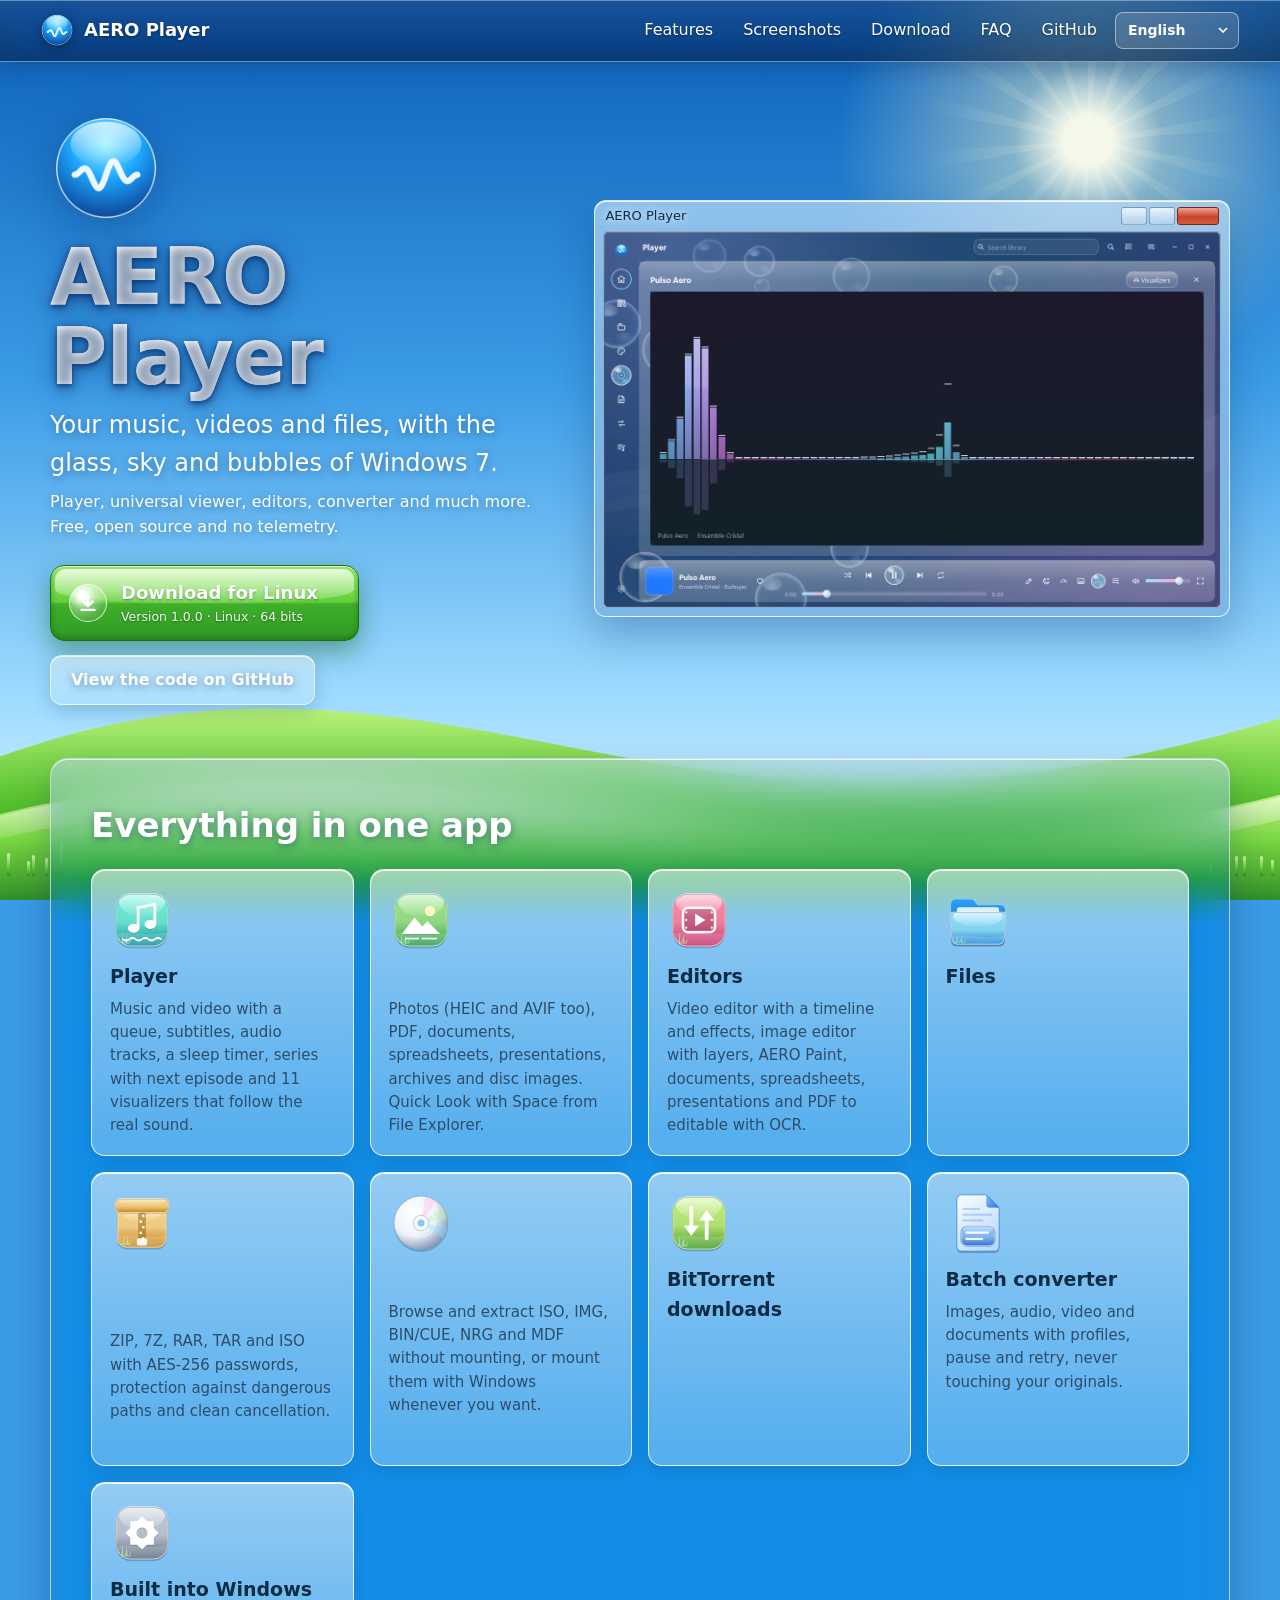
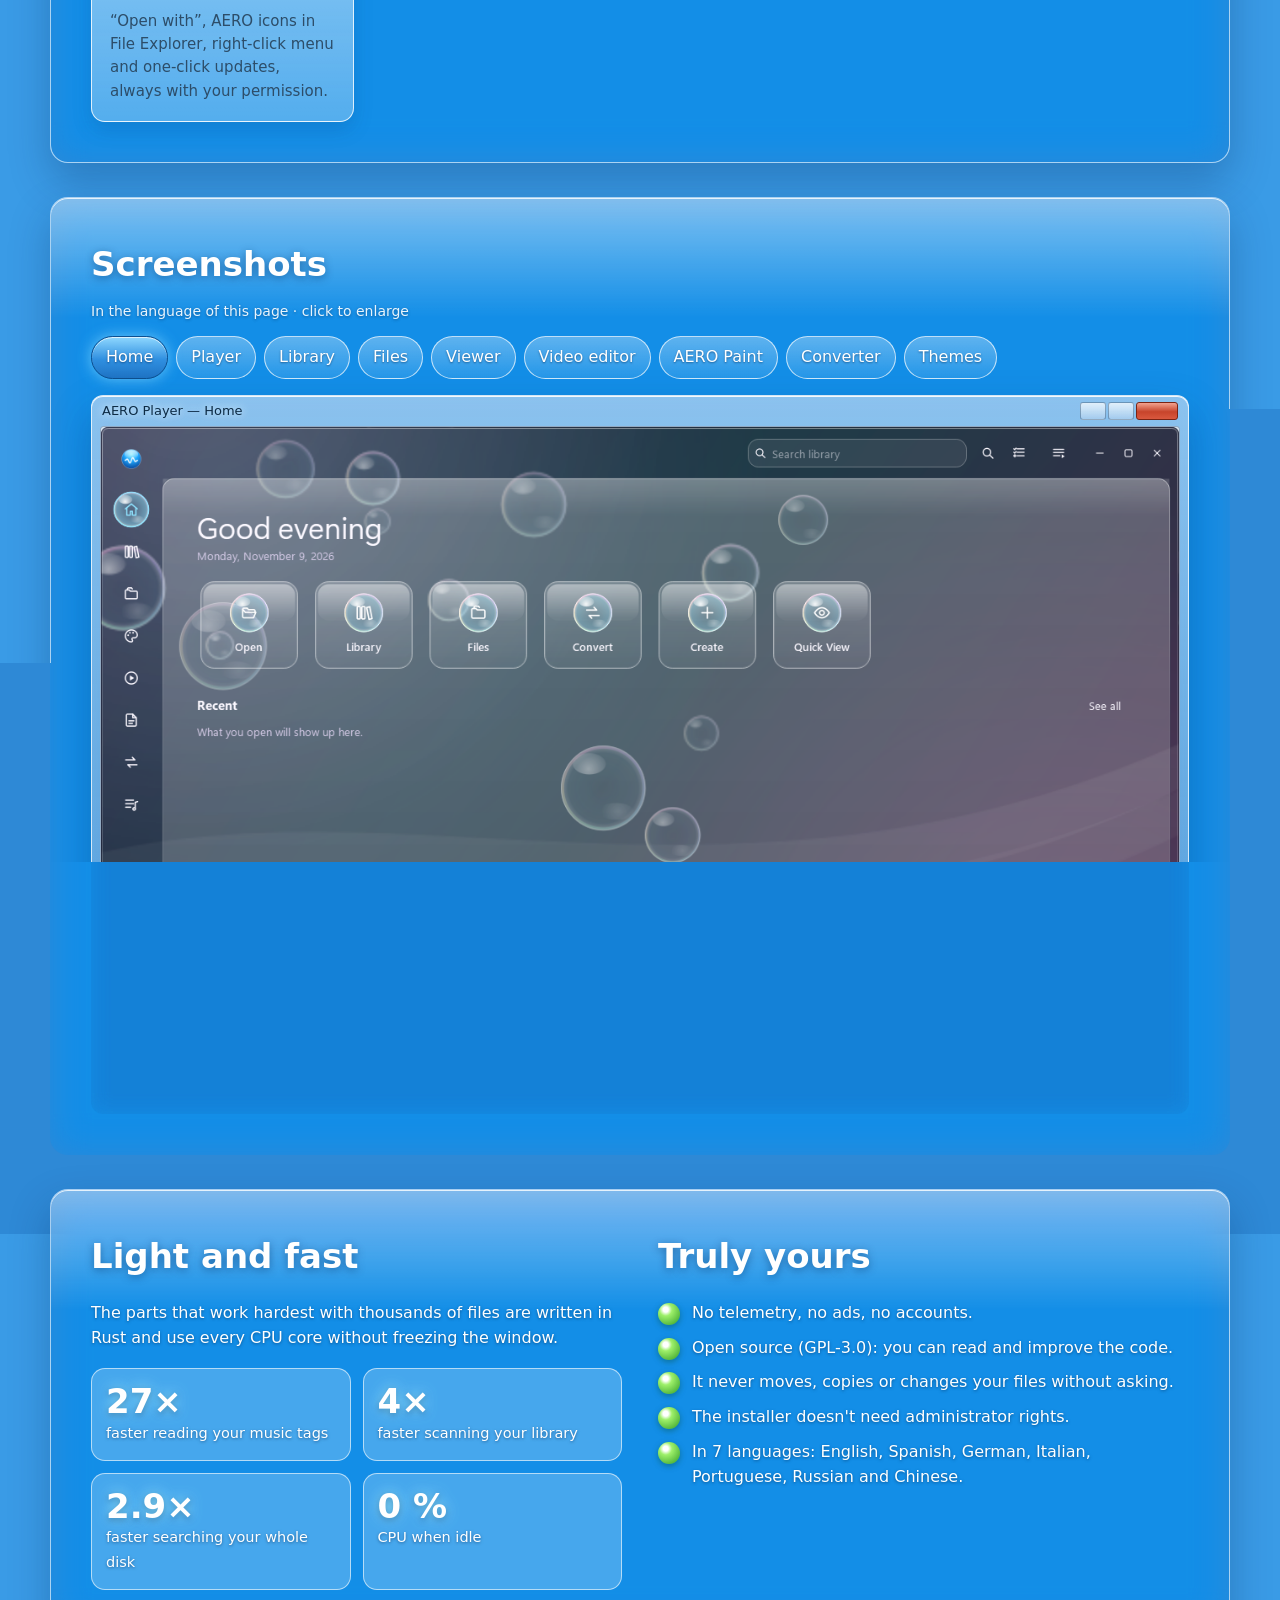
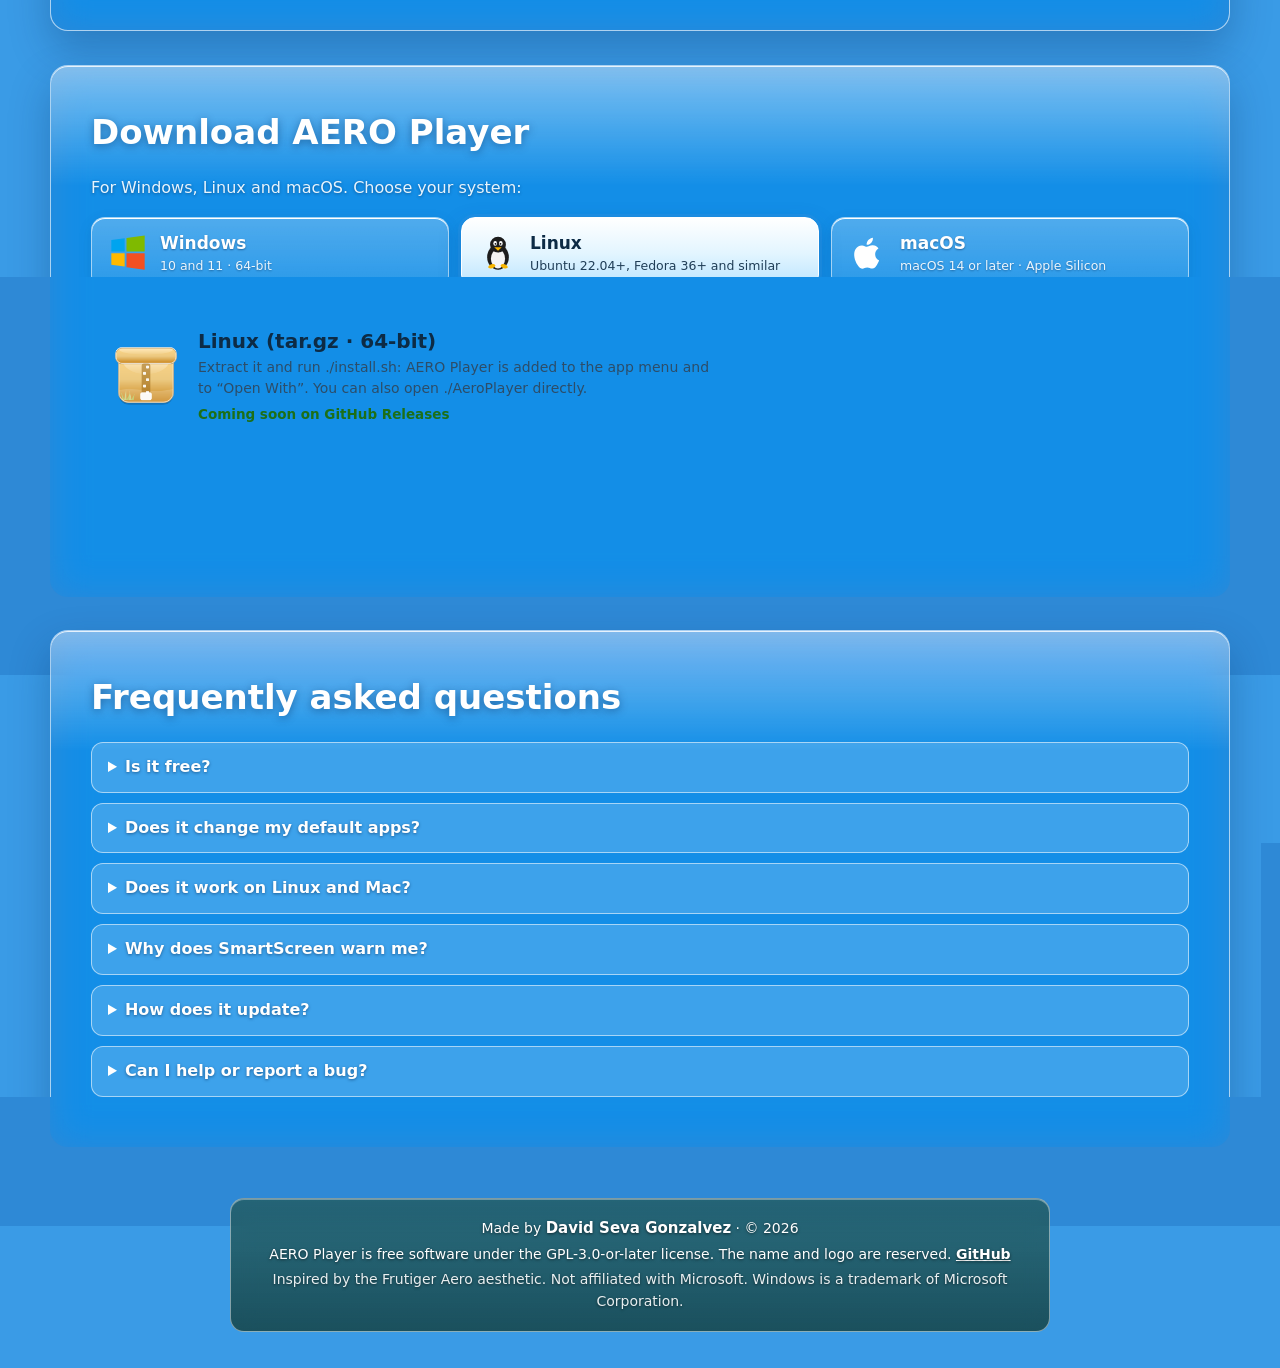
==== commit 4d5fabc7: "AERO Player 1.2.0" ====
--- a/website/index.html
+++ b/website/index.html
@@ -3,18 +3,18 @@
 <head>
 <meta charset="utf-8">
 <meta name="viewport" content="width=device-width, initial-scale=1">
-<title>AERO Player — reproductor y herramientas multimedia para Windows</title>
-<meta name="description" content="AERO Player: reproductor de música y vídeo, visor universal, editores y conversor para Windows, con estilo Aero. Gratis, libre y sin telemetría.">
+<title>AERO Player — reproductor y herramientas multimedia para Windows, Linux y macOS</title>
+<meta name="description" content="AERO Player: reproductor de música y vídeo, visor universal, editores y conversor para Windows, Linux y macOS, con estilo Aero. Gratis, libre y sin telemetría.">
 <meta name="author" content="David Seva Gonzalvez">
 <meta property="og:title" content="AERO Player">
-<meta property="og:description" content="Reproductor, visor, editores y conversor para Windows con estilo Aero. Gratis y libre.">
+<meta property="og:description" content="Reproductor, visor, editores y conversor para Windows, Linux y macOS con estilo Aero. Gratis y libre.">
 <meta property="og:image" content="assets/capturas/es/inicio.png">
 <meta name="theme-color" content="#2b8fe0">
 <link rel="icon" href="assets/favicon.png">
-<link rel="stylesheet" href="style.css?v=1.1.0">
-<link rel="stylesheet" href="anim.css?v=1.1.0">
-<script src="config.js?v=1.1.0"></script>
-<script src="i18n.js?v=1.1.0"></script>
+<link rel="stylesheet" href="style.css?v=1.2.0">
+<link rel="stylesheet" href="anim.css?v=1.2.0">
+<script src="config.js?v=1.2.0"></script>
+<script src="i18n.js?v=1.2.0"></script>
 </head>
 <body>
 <div class="sky" aria-hidden="true">
@@ -56,7 +56,7 @@
       <p class="tagline reveal" data-i18n="hero.tagline">Tu música, tus vídeos y tus archivos, con el cristal, el cielo y las burbujas de Windows 7.</p>
       <p class="sub reveal" data-i18n="hero.sub">Reproductor, visor universal, editores, conversor y mucho más. Gratis, libre y sin telemetría.</p>
       <div class="cta reveal">
-        <a class="btn-aero" data-download="setup" href="#descargar">
+        <a class="btn-aero" data-download="hero" href="#descargar">
           <span class="btn-icon"><svg viewBox="0 0 24 24" width="22" height="22" aria-hidden="true"><path d="M12 4v11M7 10.5l5 5 5-5M5 19.5h14" fill="none" stroke="#fff" stroke-width="2.6" stroke-linecap="round" stroke-linejoin="round"/></svg></span>
           <span><strong data-i18n="hero.download">Descargar para Windows</strong><small data-version-line>Versión 1.0.0 · Windows 10 y 11 · 64 bits</small></span>
           <span class="sparkles" aria-hidden="true"><i></i><i></i><i></i><i></i></span>
@@ -121,7 +121,23 @@
 
   <section class="panel reveal" id="descargar">
     <h2 data-i18n="dl.title">Descargar AERO Player</h2>
-    <p class="muted" data-i18n="dl.sub">Para Windows 10 y Windows 11 de 64 bits.</p>
+    <p class="muted" data-i18n="dl.sub">Para Windows, Linux y macOS. Elige tu sistema:</p>
+    <div class="os-tabs" role="tablist">
+      <button class="os-tab" role="tab" data-os="win" aria-selected="true">
+        <svg viewBox="0 0 48 48" aria-hidden="true"><path fill="#00a4ef" d="M4 8.5 20 6.3v15.9H4z"/><path fill="#7fba00" d="M22.2 6 44 3v19.2H22.2z"/><path fill="#ffb900" d="M4 24.3h16v16L4 38.1z"/><path fill="#f25022" d="M22.2 24.3H44V44l-21.8-3z"/></svg>
+        <span><strong>Windows</strong><small data-i18n="os.win.d">10 y 11 · 64 bits</small></span>
+      </button>
+      <button class="os-tab" role="tab" data-os="linux" aria-selected="false">
+        <svg viewBox="0 0 48 48" aria-hidden="true"><ellipse cx="24" cy="29" rx="13" ry="15" fill="#1d1d1d"/><ellipse cx="24" cy="31" rx="8.5" ry="11.5" fill="#f4f4f4"/><circle cx="24" cy="14" r="9.5" fill="#1d1d1d"/><ellipse cx="20.6" cy="12.5" rx="2.2" ry="2.8" fill="#fff"/><ellipse cx="27.4" cy="12.5" rx="2.2" ry="2.8" fill="#fff"/><circle cx="21" cy="13" r="1.1" fill="#111"/><circle cx="27" cy="13" r="1.1" fill="#111"/><path fill="#f7b500" d="M19.5 17.2h9l-4.5 4z"/><path fill="#f7b500" d="M12 41c2-4 7-5 9-2-1 3-6 5-9 2zM36 41c-2-4-7-5-9-2 1 3 6 5 9 2z"/></svg>
+        <span><strong>Linux</strong><small data-i18n="os.linux.d">Ubuntu 22.04+, Fedora 36+ y similares</small></span>
+      </button>
+      <button class="os-tab" role="tab" data-os="mac" aria-selected="false">
+        <svg viewBox="0 0 48 48" aria-hidden="true"><path fill="currentColor" d="M32.6 25.4c0-4.6 3.8-6.8 4-6.9-2.2-3.2-5.6-3.6-6.8-3.7-2.9-.3-5.6 1.7-7.1 1.7s-3.7-1.7-6.1-1.6c-3.1 0-6 1.8-7.6 4.6-3.3 5.6-.8 14 2.3 18.6 1.6 2.3 3.4 4.8 5.8 4.7 2.3-.1 3.2-1.5 6-1.5s3.6 1.5 6.1 1.4c2.5 0 4.1-2.3 5.6-4.6 1.8-2.6 2.5-5.1 2.5-5.3 0 0-4.7-1.8-4.7-7.4zM28 11.6c1.3-1.6 2.2-3.7 1.9-5.9-1.9.1-4.1 1.3-5.5 2.8-1.2 1.4-2.3 3.6-2 5.7 2.1.2 4.3-1.1 5.6-2.6z"/></svg>
+        <span><strong>macOS</strong><small data-i18n="os.mac.d">macOS 14 o posterior · Apple Silicon</small></span>
+      </button>
+    </div>
+
+    <div class="os-pane" data-os-pane="win">
     <div class="downloads">
       <a class="dl tilt" data-download="setup" href="#"><img src="assets/iconos/installer.png" alt=""><span><strong data-i18n="dl.setup">Instalador</strong><small data-i18n="dl.setup.d">Recomendado. Todas las funciones, accesos directos y actualizaciones con un clic.</small><em data-size="setup"></em></span></a>
       <a class="dl tilt" data-download="portable" href="#"><img src="assets/iconos/archive.png" alt=""><span><strong data-i18n="dl.portable">Portable (ZIP)</strong><small data-i18n="dl.portable.d">Descomprime y ejecuta AeroPlayer.exe. No instala nada, con menos integración con Windows.</small><em data-size="portable"></em></span></a>
@@ -147,13 +163,29 @@
     </div>
 
     <p class="note" data-i18n="dl.smartscreen">La primera vez, Windows SmartScreen puede avisar porque la aplicación aún no tiene firma digital: pulsa «Más información» › «Ejecutar de todas formas». Puedes comprobar el archivo con las sumas SHA-256 de la página de la versión.</p>
+    </div>
+
+    <div class="os-pane" data-os-pane="linux" hidden>
+      <div class="downloads one">
+        <a class="dl tilt" data-download="linux" href="#"><img src="assets/iconos/archive.png" alt=""><span><strong data-i18n="dl.linux">Linux (tar.gz · 64 bits)</strong><small data-i18n="dl.linux.d">Descomprime y ejecuta ./install.sh: AERO Player se añade al menú de aplicaciones y a «Abrir con». También puedes abrir ./AeroPlayer directamente.</small><em data-size="linux"></em></span></a>
+      </div>
+      <p class="note" data-i18n="dl.linux.note">Para convertir vídeo y audio instala FFmpeg (por ejemplo, sudo apt install ffmpeg). Lo exclusivo del Explorador de Windows (iconos AERO, clic derecho y vista rápida con Espacio) no existe en Linux; todo lo demás funciona igual.</p>
+    </div>
+
+    <div class="os-pane" data-os-pane="mac" hidden>
+      <div class="downloads one">
+        <a class="dl tilt" data-download="mac" href="#"><img src="assets/iconos/disc.png" alt=""><span><strong data-i18n="dl.mac">macOS (DMG · Apple Silicon)</strong><small data-i18n="dl.mac.d">Abre el DMG y arrastra AERO Player a Aplicaciones.</small><em data-size="mac"></em></span></a>
+      </div>
+      <p class="note" data-i18n="dl.mac.note">La primera vez macOS avisará porque la aplicación no está firmada por Apple: clic derecho sobre AERO Player › Abrir. Para convertir vídeo y audio: brew install ffmpeg. Lo exclusivo del Explorador de Windows no existe en macOS; todo lo demás funciona igual.</p>
+    </div>
     <p class="note"><a data-gh-releases href="#" target="_blank" rel="noopener" data-i18n="dl.all">Todas las versiones y notas de cambios</a> · <span data-i18n="dl.ffmpeg">Para convertir vídeo y audio hace falta FFmpeg (la reproducción funciona sin él).</span></p>
   </section>
 
   <section class="panel reveal" id="preguntas">
     <h2 data-i18n="faq.title">Preguntas frecuentes</h2>
     <details><summary data-i18n="faq.q1">¿Es gratis?</summary><p data-i18n="faq.a1">Sí, totalmente. Es software libre con licencia GPL-3.0: sin anuncios, sin suscripciones y sin recoger datos.</p></details>
-    <details><summary data-i18n="faq.q2">¿Cambia mis programas predeterminados?</summary><p data-i18n="faq.a2">No por su cuenta. AERO Player se añade a «Abrir con» y tú eliges en la Configuración de Windows si quieres usarlo por defecto.</p></details>
+    <details><summary data-i18n="faq.q2">¿Cambia mis programas predeterminados?</summary><p data-i18n="faq.a2">Solo si tú quieres. Al instalar o en Ajustes › Archivos y asociaciones, «Usar AERO Player para todos mis archivos» lo hace predeterminado para todo lo que abre (en Windows lo confirmas con un clic en la Configuración del sistema).</p></details>
+    <details><summary data-i18n="faq.q6">¿Funciona en Linux y en Mac?</summary><p data-i18n="faq.a6">Sí. Hay versión para Linux (64 bits) y para macOS 14 o posterior con Apple Silicon. Todo funciona igual salvo lo exclusivo del Explorador de Windows: iconos AERO, menú del clic derecho y vista rápida con Espacio.</p></details>
     <details><summary data-i18n="faq.q3">¿Por qué avisa SmartScreen?</summary><p data-i18n="faq.a3">Porque el ejecutable aún no está firmado con un certificado de pago. El código es público y cada versión publica sus sumas SHA-256 para que puedas comprobarlo.</p></details>
     <details><summary data-i18n="faq.q4">¿Cómo se actualiza?</summary><p data-i18n="faq.a4">La versión instalada consulta GitHub una vez al día como mucho y te ofrece la versión nueva; con un clic la descarga, la comprueba y la instala conservando tus ajustes. Se puede desactivar.</p></details>
     <details><summary data-i18n="faq.q5">¿Puedo ayudar o informar de un error?</summary><p data-i18n="faq.a5">¡Claro! Abre una incidencia en GitHub o propón cambios con una solicitud de incorporación (pull request).</p></details>
@@ -167,6 +199,6 @@
 </footer>
 
 <div class="lightbox" id="lightbox" hidden><img alt=""></div>
-<script src="app.js?v=1.1.0"></script>
+<script src="app.js?v=1.2.0"></script>
 </body>
 </html>
--- a/website/anim.css
+++ b/website/anim.css
@@ -117,3 +117,32 @@
   table.cmp { min-width: 0; }
   .cmp th, .panel .cmp td { padding: 8px 9px; font-size: 13px; }
 }
+
+/* descargas por sistema: pestañas con el logo de cada uno */
+.os-tabs { display: grid; grid-template-columns: repeat(3, 1fr); gap: 12px; margin: 16px 0 6px; }
+.os-tab { display: flex; align-items: center; gap: 12px; padding: 12px 16px; border-radius: 14px; cursor: pointer;
+  font: inherit; text-align: left; color: #fff; border: 1px solid rgba(255,255,255,.55);
+  text-shadow: 0 1px 2px rgba(0,30,70,.45);
+  background: linear-gradient(180deg, rgba(255,255,255,.26), rgba(255,255,255,.1));
+  box-shadow: inset 0 1px 0 #fff, 0 4px 14px rgba(0,40,90,.12);
+  transition: transform .2s ease, box-shadow .25s ease, background .25s ease; }
+.os-tab:not([aria-selected="true"]):hover { background: linear-gradient(180deg, rgba(255,255,255,.4), rgba(255,255,255,.18)); }
+.os-tab:hover { transform: translateY(-2px); box-shadow: inset 0 1px 0 #fff, 0 8px 20px rgba(0,40,90,.2); }
+.os-tab:focus-visible { outline: 3px solid #8fd8ff; outline-offset: 2px; }
+.os-tab svg { width: 40px; height: 40px; flex: none; transition: transform .3s cubic-bezier(.2,.9,.3,1.4); }
+.os-tab:hover svg { transform: scale(1.1) rotate(-4deg); }
+.os-tab strong { display: block; font-size: 17px; }
+.os-tab small { display: block; font-size: 12.5px; opacity: .9; }
+.os-tab[aria-selected="true"] { color: var(--ink); text-shadow: none;
+  background: linear-gradient(180deg, #ffffff, #e3f5ff 50%, #b9e4ff);
+  border-color: #fff; box-shadow: inset 0 1px 0 #fff, 0 0 0 3px rgba(47,143,224,.35), 0 8px 22px rgba(0,60,120,.25); }
+.downloads.one { grid-template-columns: 1fr; max-width: 640px; }
+.pane-in { animation: pane-in .45s cubic-bezier(.2,.8,.2,1); }
+@keyframes pane-in { from { opacity: 0; transform: translateY(10px); } to { opacity: 1; transform: none; } }
+@media (max-width: 700px) {
+  .os-tabs { grid-template-columns: 1fr; }
+}
+@media (prefers-reduced-motion: reduce) { .pane-in { animation: none; } }
+
+/* la marca nunca se parte en dos líneas */
+.brand span { white-space: nowrap; }
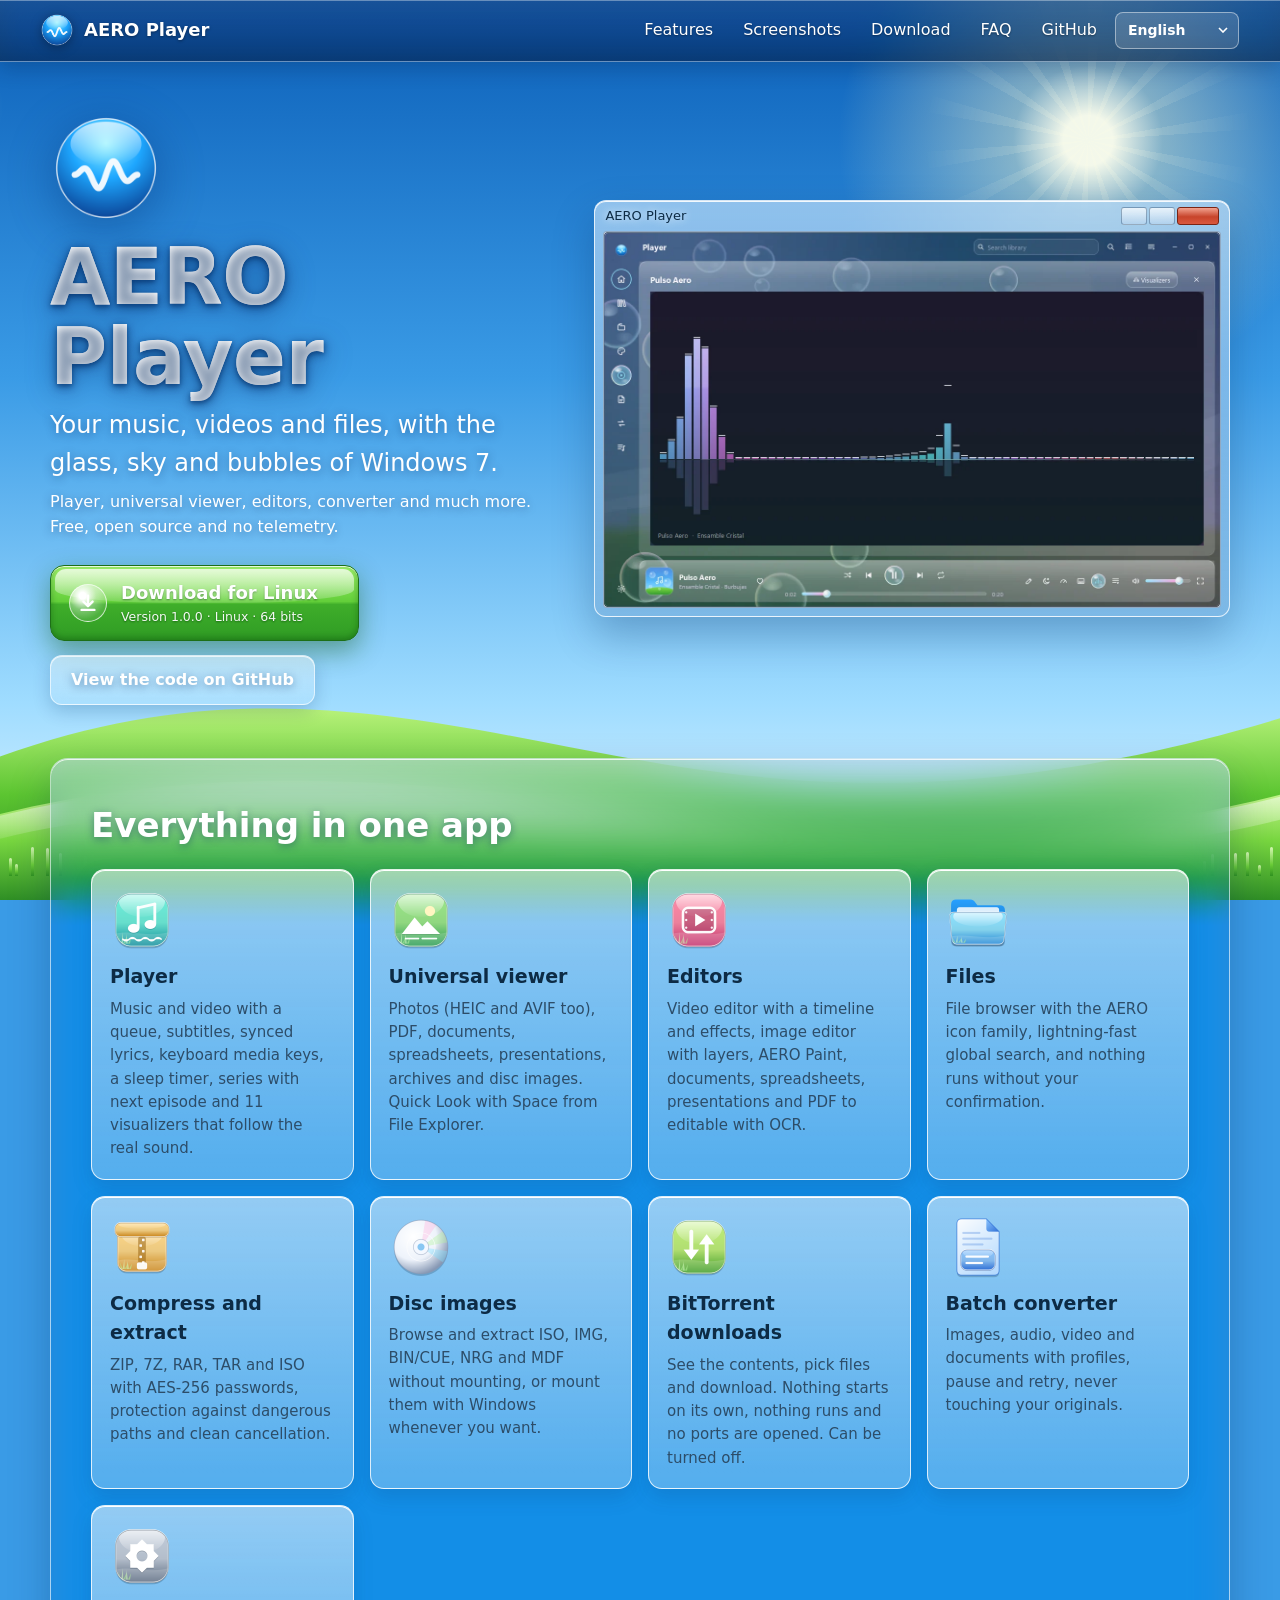
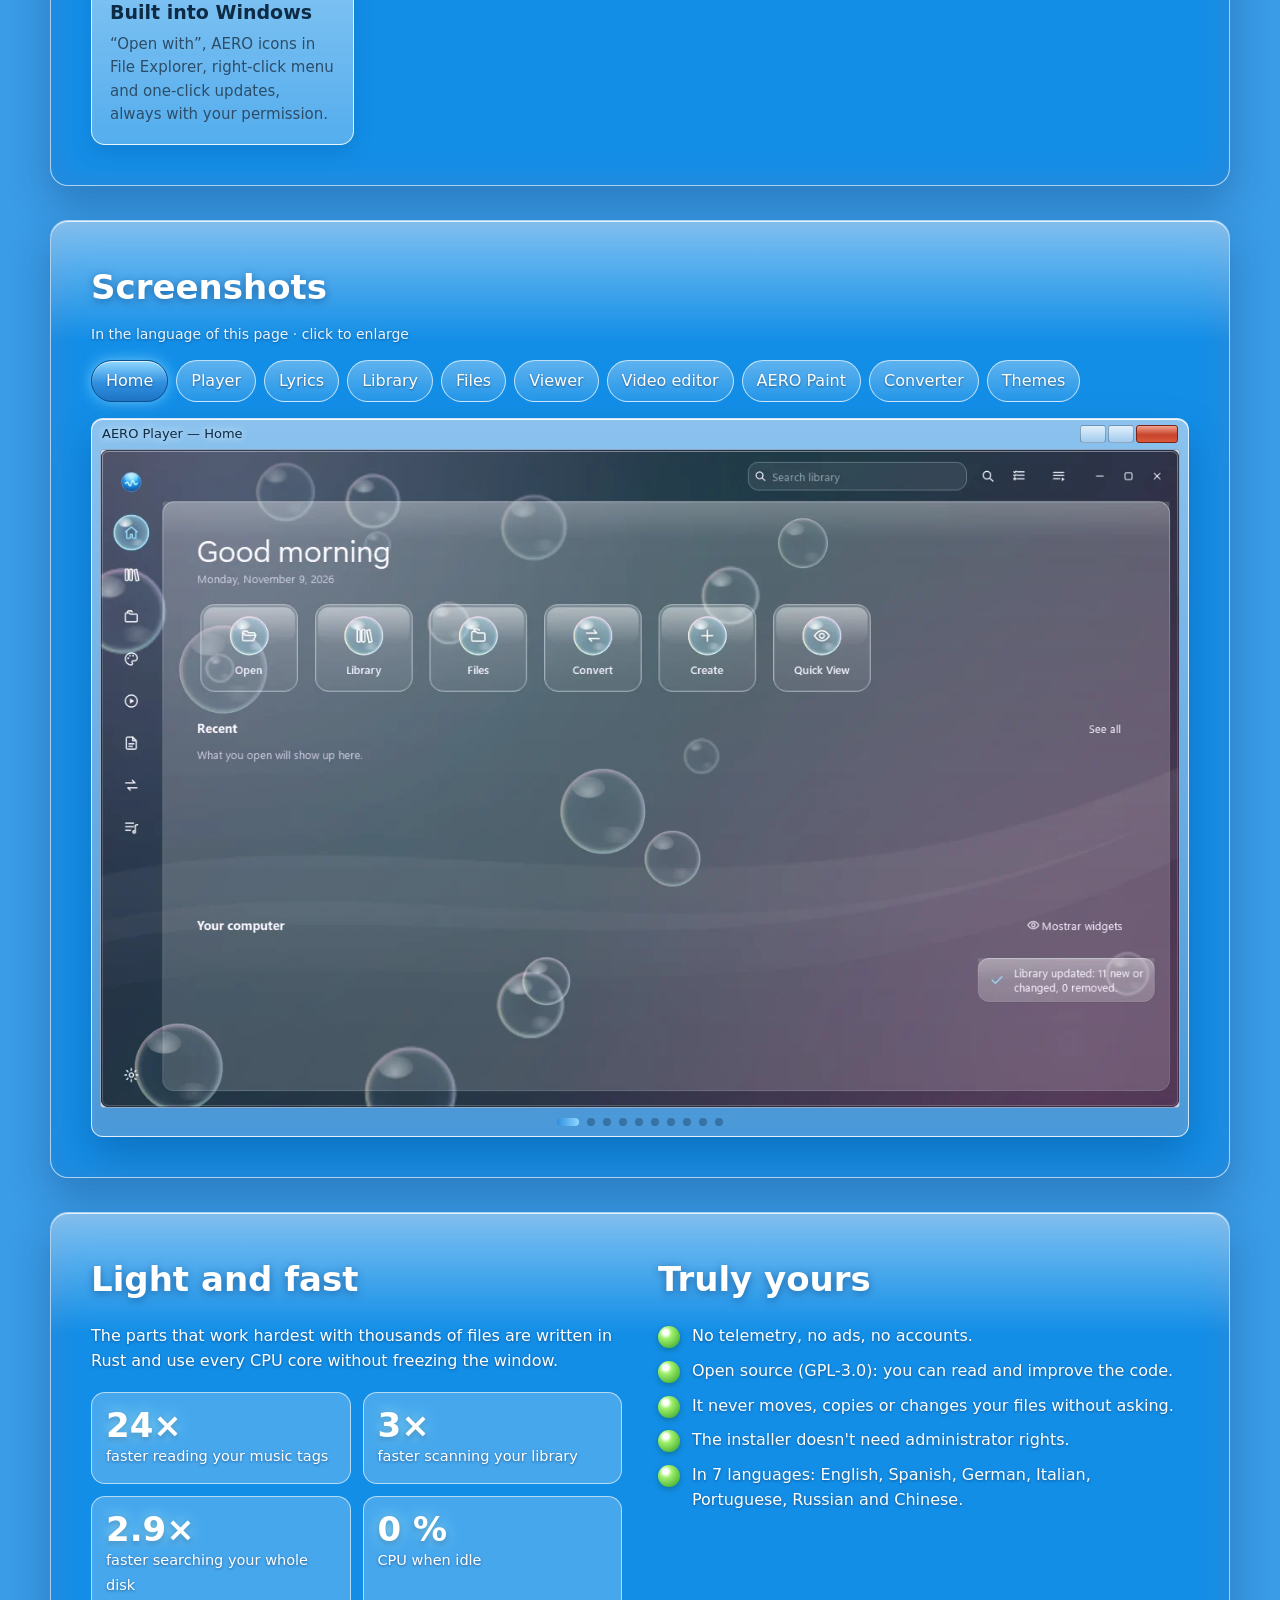
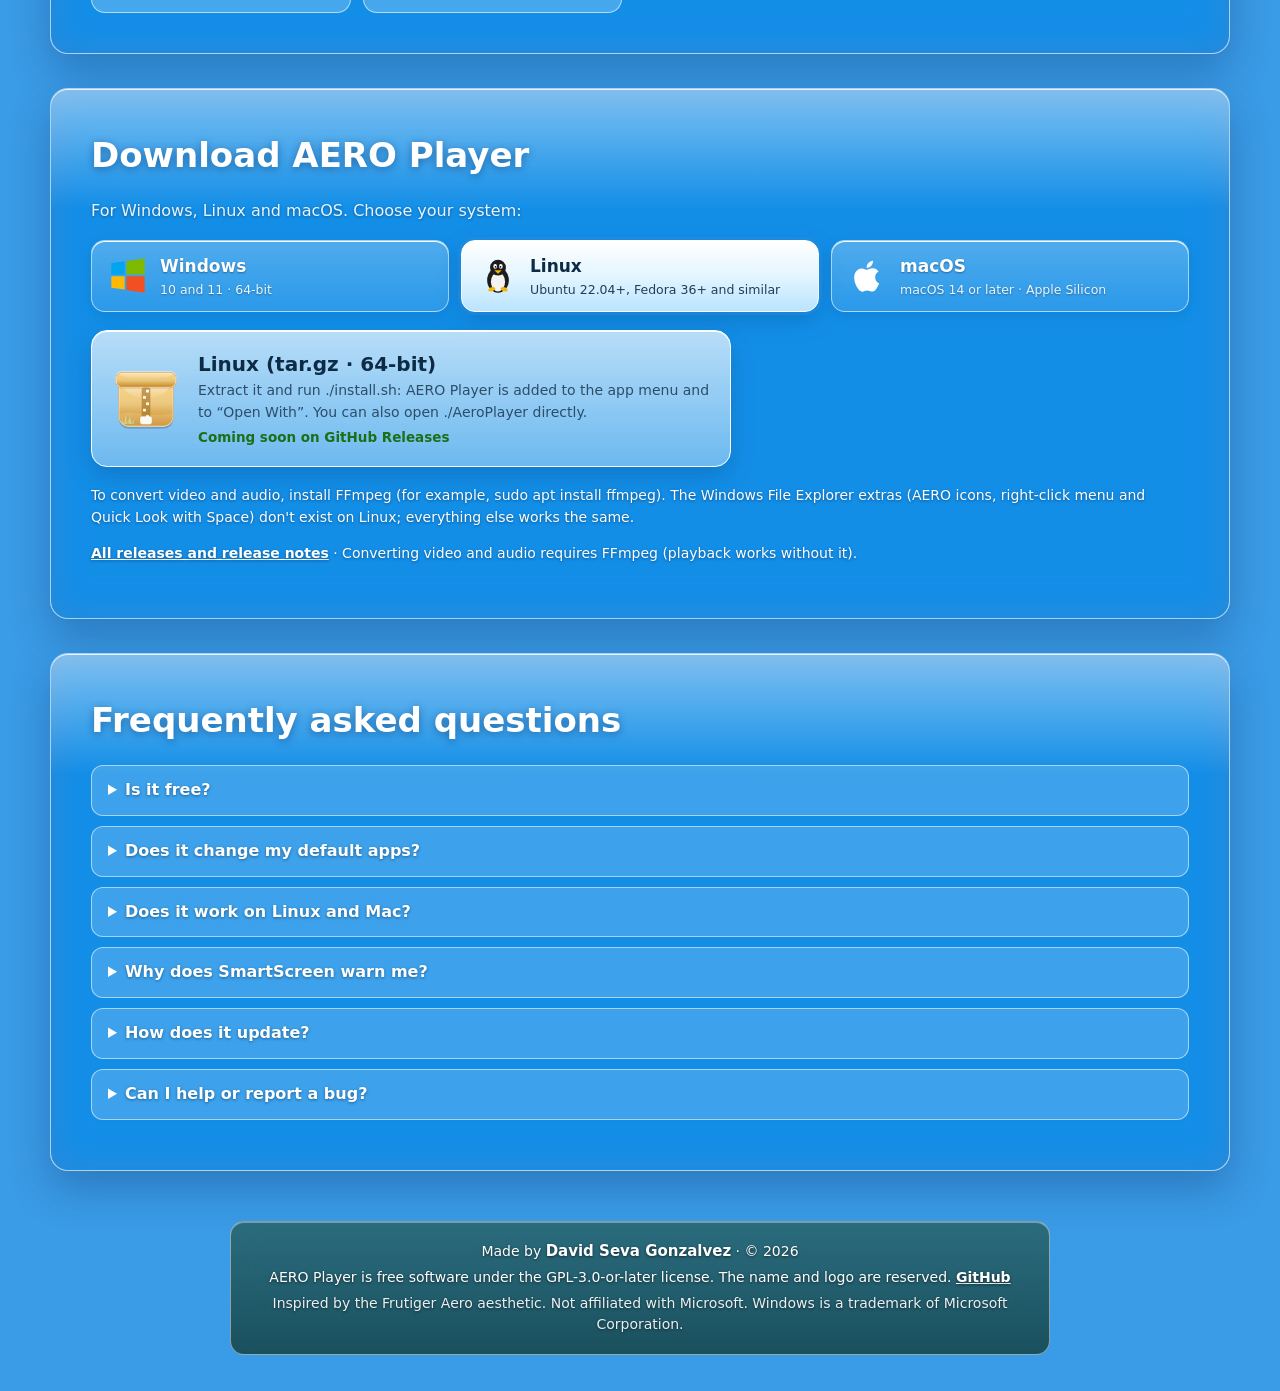
==== commit 01ee8149: "AERO Player 1.3.0" ====
--- a/website/index.html
+++ b/website/index.html
@@ -8,13 +8,34 @@
 <meta name="author" content="David Seva Gonzalvez">
 <meta property="og:title" content="AERO Player">
 <meta property="og:description" content="Reproductor, visor, editores y conversor para Windows, Linux y macOS con estilo Aero. Gratis y libre.">
-<meta property="og:image" content="assets/capturas/es/inicio.png">
+<link rel="canonical" href="https://eltal74.github.io/AeroPlayer/">
+<meta property="og:type" content="website">
+<meta property="og:url" content="https://eltal74.github.io/AeroPlayer/">
+<meta property="og:site_name" content="AERO Player">
+<meta property="og:image" content="https://eltal74.github.io/AeroPlayer/assets/og.png">
+<meta property="og:image:width" content="1200">
+<meta property="og:image:height" content="630">
+<meta property="og:image:alt" content="AERO Player reproduciendo una canción con la letra sincronizada">
+<meta name="twitter:card" content="summary_large_image">
+<meta name="twitter:image" content="https://eltal74.github.io/AeroPlayer/assets/og.png">
 <meta name="theme-color" content="#2b8fe0">
 <link rel="icon" href="assets/favicon.png">
-<link rel="stylesheet" href="style.css?v=1.2.0">
-<link rel="stylesheet" href="anim.css?v=1.2.0">
-<script src="config.js?v=1.2.0"></script>
-<script src="i18n.js?v=1.2.0"></script>
+<link rel="apple-touch-icon" href="assets/logo.png">
+<link rel="preload" as="image" href="assets/capturas/es/reproductor.webp">
+<script type="application/ld+json">
+{"@context": "https://schema.org", "@type": "SoftwareApplication", "name": "AERO Player",
+ "operatingSystem": "Windows 10, Windows 11, Linux, macOS 14+", "applicationCategory": "MultimediaApplication",
+ "description": "Reproductor de música y vídeo, visor universal, editores y conversor con estilo Aero. Gratis, libre y sin telemetría.",
+ "url": "https://eltal74.github.io/AeroPlayer/", "downloadUrl": "https://github.com/ElTal74/AeroPlayer/releases/latest",
+ "license": "https://www.gnu.org/licenses/gpl-3.0.html", "isAccessibleForFree": true,
+ "author": {"@type": "Person", "name": "David Seva Gonzalvez"},
+ "offers": {"@type": "Offer", "price": "0", "priceCurrency": "EUR"},
+ "image": "https://eltal74.github.io/AeroPlayer/assets/og.png"}
+</script>
+<link rel="stylesheet" href="style.css?v=1.3.0">
+<link rel="stylesheet" href="anim.css?v=1.3.0">
+<script src="config.js?v=1.3.0"></script>
+<script src="i18n.js?v=1.3.0"></script>
 </head>
 <body>
 <div class="sky" aria-hidden="true">
@@ -66,14 +87,14 @@
     </div>
     <figure class="win7 hero-shot reveal">
       <div class="win7-bar"><span class="win7-title">AERO Player</span><span class="win7-btns"><i></i><i></i><i class="x"></i></span></div>
-      <img data-shot="reproductor" src="assets/capturas/es/reproductor.png" alt="AERO Player reproduciendo música con un visualizador" loading="eager">
+      <img data-shot="reproductor" src="assets/capturas/es/reproductor.webp" width="1280" height="780" alt="AERO Player reproduciendo música con un visualizador" loading="eager">
     </figure>
   </section>
 
   <section class="panel reveal" id="funciones">
     <h2 data-i18n="feat.title">Todo en una sola aplicación</h2>
     <div class="grid">
-      <article class="card tilt reveal"><img src="assets/iconos/audio.png" alt=""><h3 data-i18n="feat.player.t">Reproductor</h3><p data-i18n="feat.player.d">Música y vídeo con cola, subtítulos, pistas de audio, temporizador de apagado, series con siguiente episodio y 11 visualizadores que siguen el sonido real.</p></article>
+      <article class="card tilt reveal"><img src="assets/iconos/audio.png" alt=""><h3 data-i18n="feat.player.t">Reproductor</h3><p data-i18n="feat.player.d">Música y vídeo con cola, subtítulos, letras sincronizadas, teclas multimedia del teclado, temporizador de apagado, series con siguiente episodio y 11 visualizadores que siguen el sonido real.</p></article>
       <article class="card tilt reveal"><img src="assets/iconos/image.png" alt=""><h3 data-i18n="feat.viewer.t">Visor universal</h3><p data-i18n="feat.viewer.d">Fotos (también HEIC y AVIF), PDF, documentos, hojas, presentaciones, comprimidos e imágenes de disco. Vista rápida con Espacio desde el Explorador.</p></article>
       <article class="card tilt reveal"><img src="assets/iconos/video.png" alt=""><h3 data-i18n="feat.editors.t">Editores</h3><p data-i18n="feat.editors.d">Editor de vídeo con línea de tiempo y efectos, editor de imágenes con capas, AERO Paint, documentos, hojas, presentaciones y PDF a editable con OCR.</p></article>
       <article class="card tilt reveal"><img src="assets/iconos/folder.png" alt=""><h3 data-i18n="feat.files.t">Archivos</h3><p data-i18n="feat.files.d">Explorador con la familia de iconos AERO, búsqueda global ultrarrápida y nada se ejecuta sin que lo confirmes.</p></article>
@@ -91,7 +112,7 @@
     <div class="tabs" role="tablist" id="shot-tabs"></div>
     <figure class="win7 big" id="shot-frame">
       <div class="win7-bar"><span class="win7-title" id="shot-title">AERO Player</span><span class="win7-btns"><i></i><i></i><i class="x"></i></span></div>
-      <div class="shot-stage"><img id="shot-img" src="assets/capturas/es/inicio.png" alt=""><img id="shot-img2" class="next" src="assets/capturas/es/inicio.png" alt="" aria-hidden="true"></div>
+      <div class="shot-stage"><img id="shot-img" src="assets/capturas/es/inicio.webp" width="1280" height="780" alt=""><img id="shot-img2" class="next" src="assets/capturas/es/inicio.webp" width="1280" height="780" alt="" aria-hidden="true"></div>
       <div class="dots" id="shot-dots" aria-hidden="true"></div>
     </figure>
   </section>
@@ -199,6 +220,6 @@
 </footer>
 
 <div class="lightbox" id="lightbox" hidden><img alt=""></div>
-<script src="app.js?v=1.2.0"></script>
+<script src="app.js?v=1.3.0"></script>
 </body>
 </html>
--- a/website/style.css
+++ b/website/style.css
@@ -24,7 +24,7 @@
   line-height: 1.55;
   overflow-x: hidden;
 }
-img { max-width: 100%; display: block; }
+img { max-width: 100%; height: auto; display: block; }
 a { color: #0a63b8; }
 
 /* ---------------------------------------------------------------- cielo */
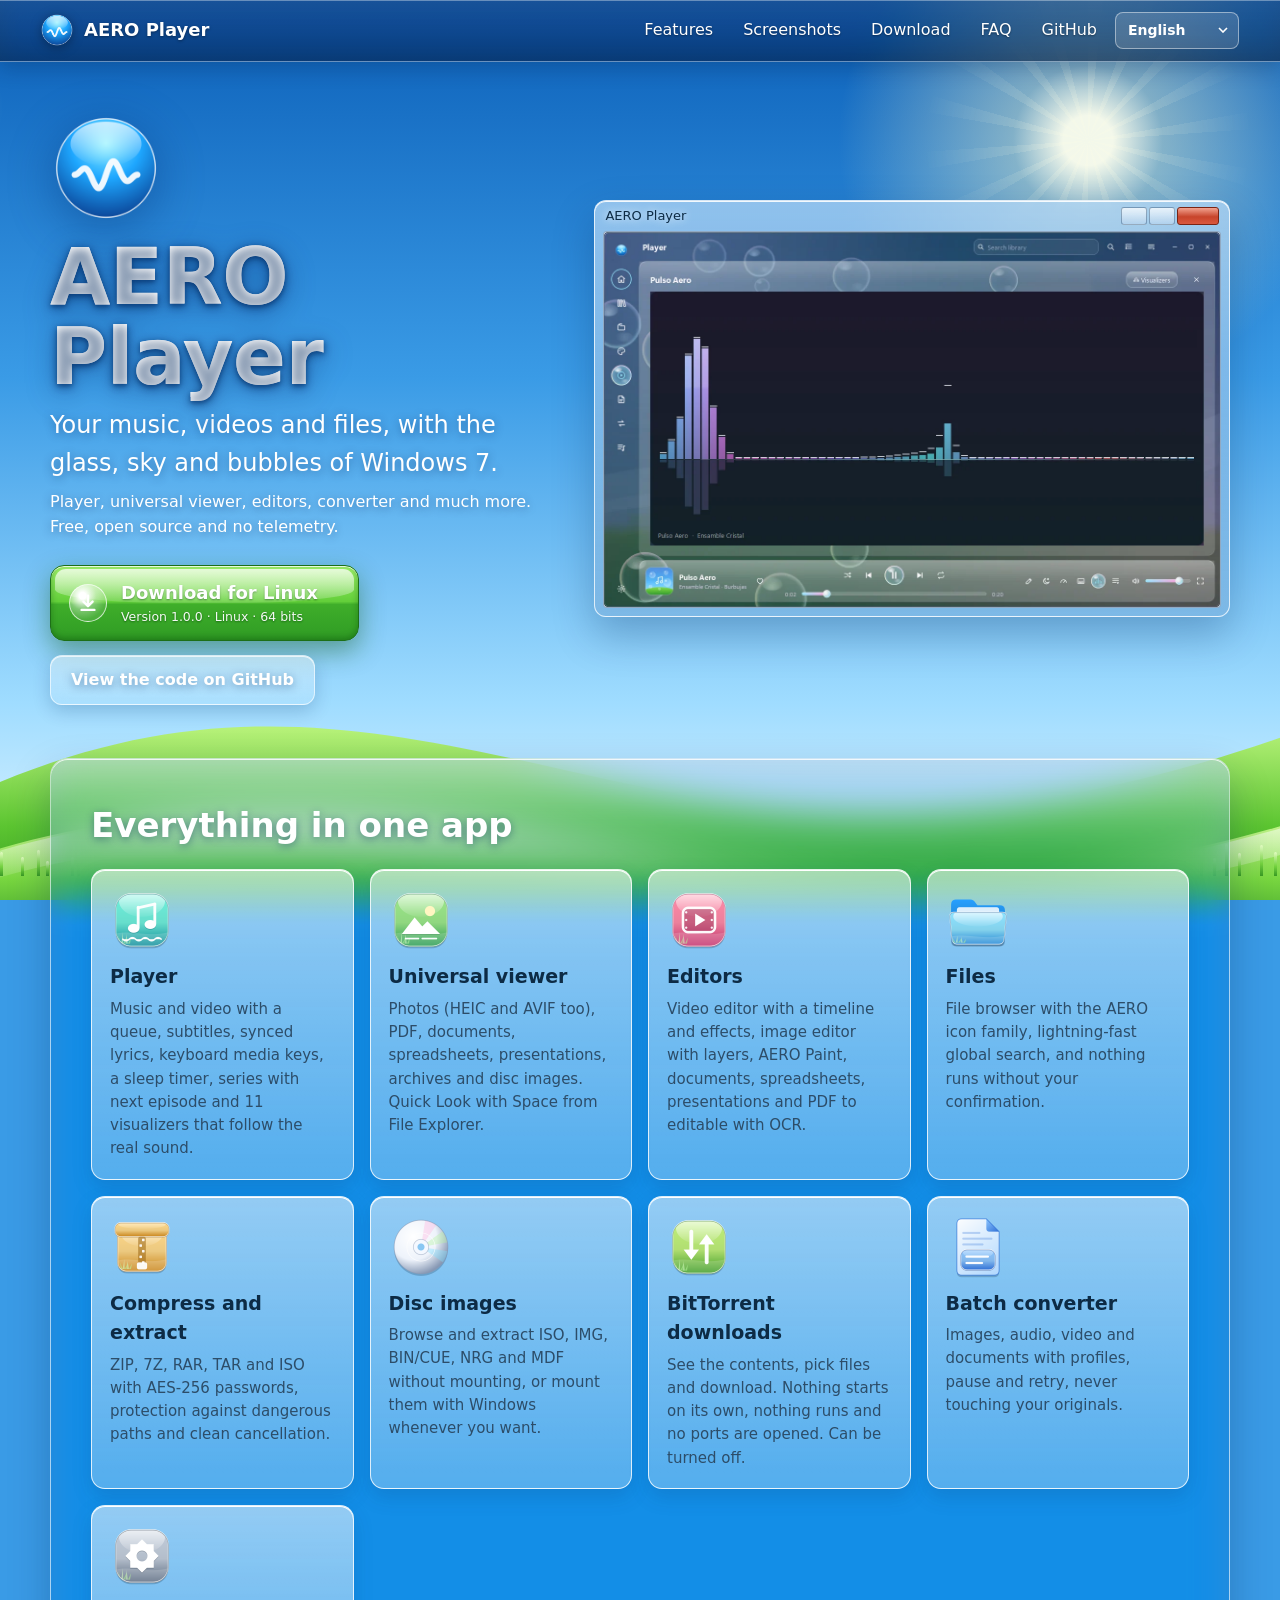
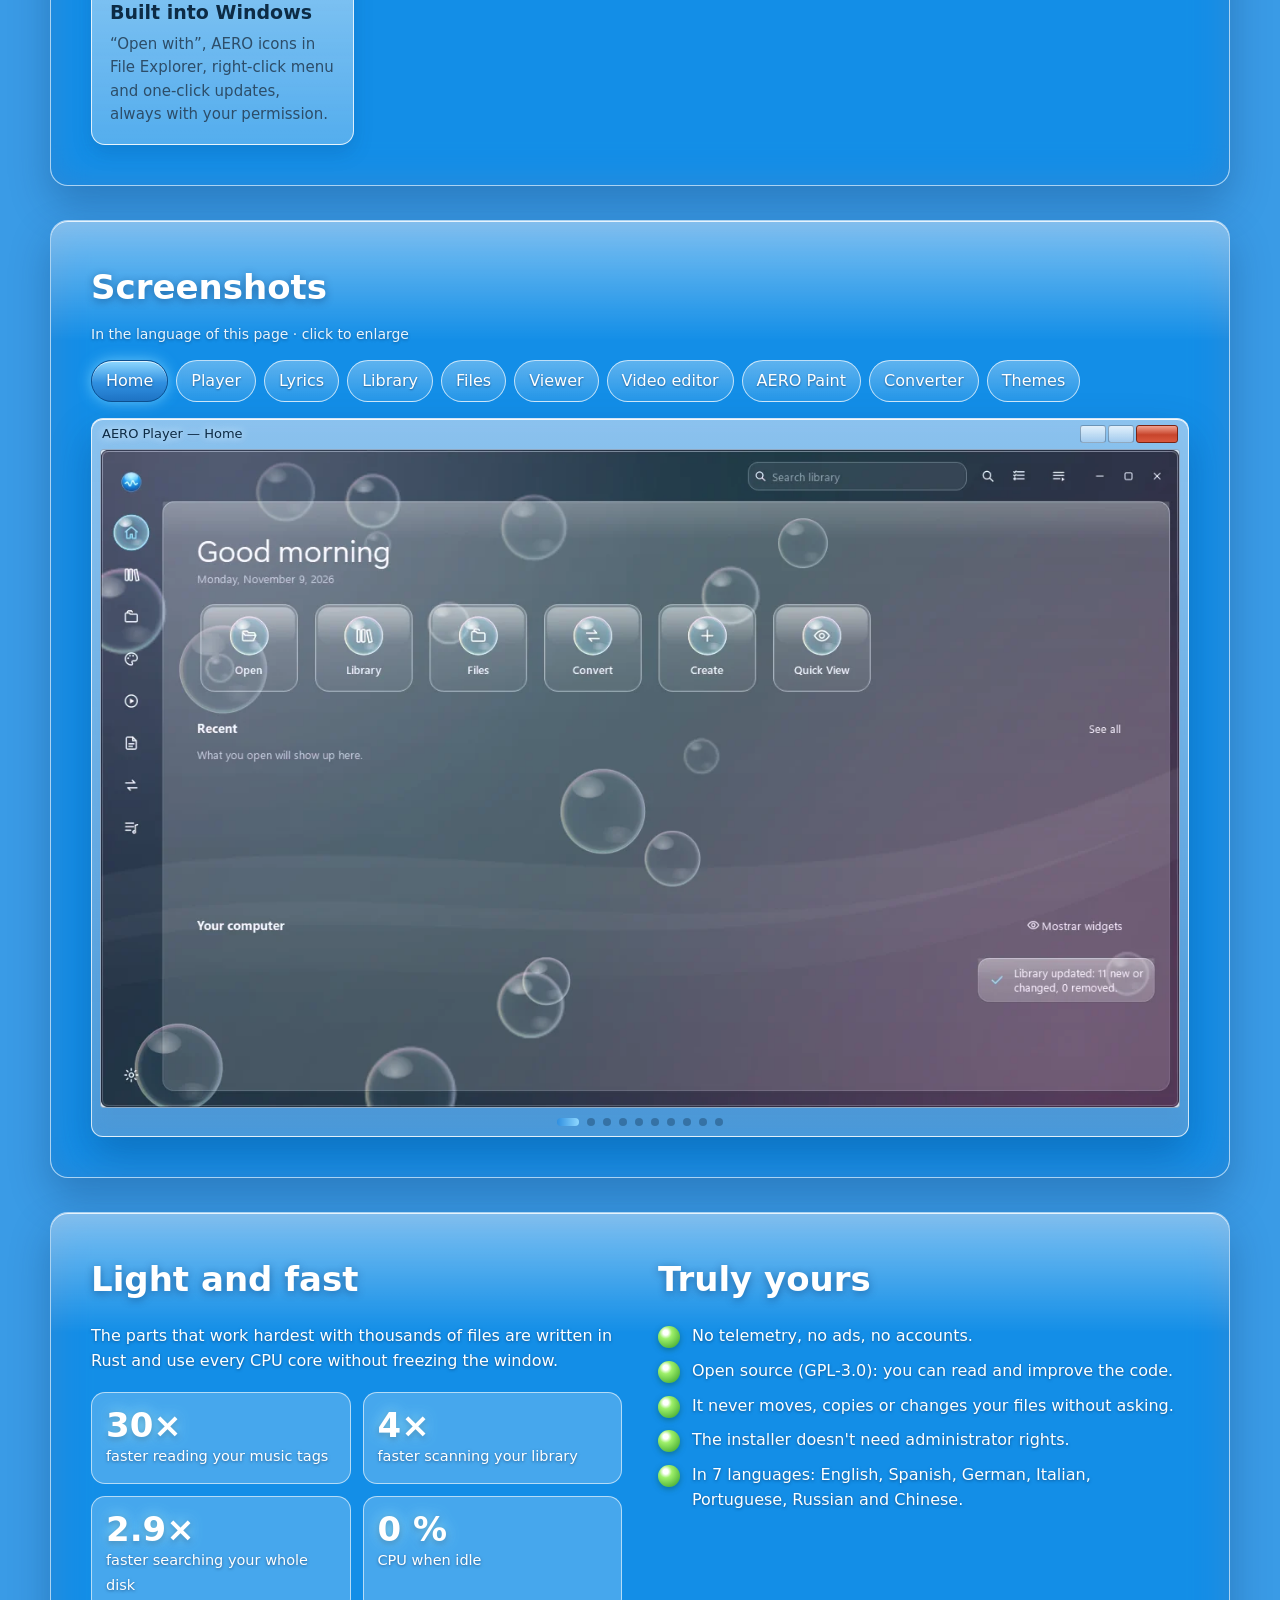
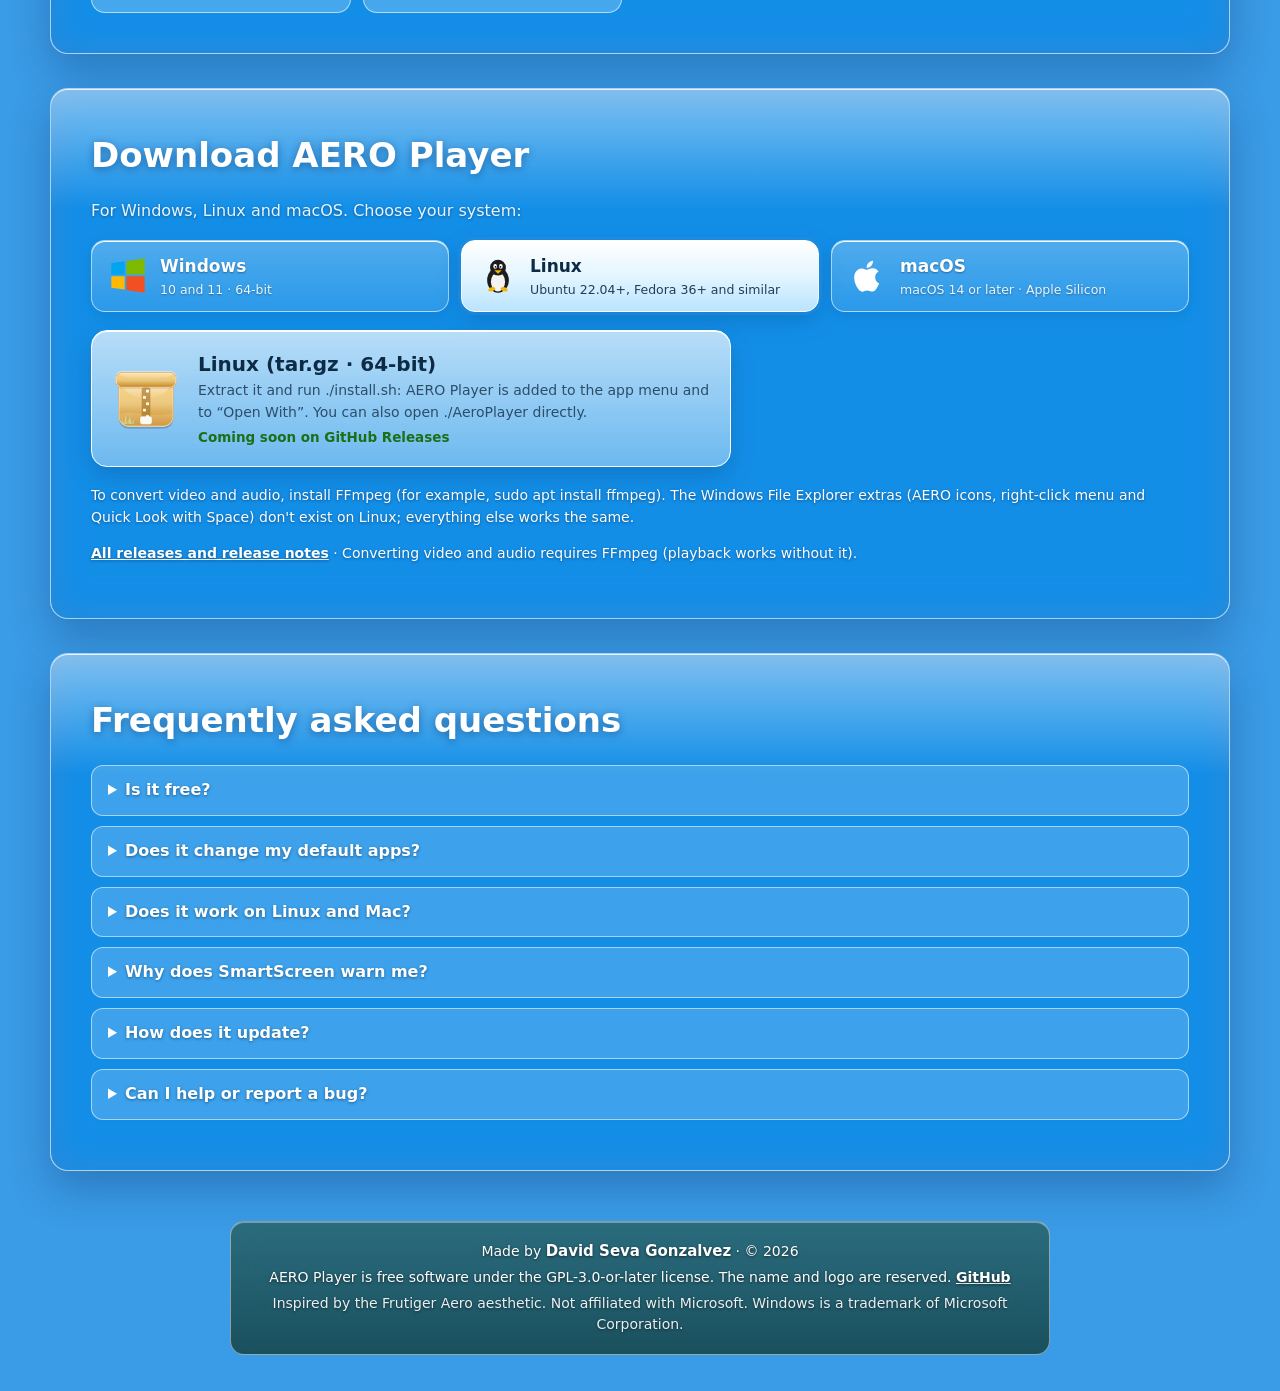
==== commit 2207b5a5: "AERO Player 1.3.1" ====
--- a/website/index.html
+++ b/website/index.html
@@ -32,17 +32,17 @@
  "offers": {"@type": "Offer", "price": "0", "priceCurrency": "EUR"},
  "image": "https://eltal74.github.io/AeroPlayer/assets/og.png"}
 </script>
-<link rel="stylesheet" href="style.css?v=1.3.0">
-<link rel="stylesheet" href="anim.css?v=1.3.0">
-<script src="config.js?v=1.3.0"></script>
-<script src="i18n.js?v=1.3.0"></script>
+<link rel="stylesheet" href="style.css?v=1.3.1">
+<link rel="stylesheet" href="anim.css?v=1.3.1">
+<script src="config.js?v=1.3.1"></script>
+<script src="i18n.js?v=1.3.1"></script>
 </head>
 <body>
 <div class="sky" aria-hidden="true">
   <div class="sun"><div class="rays"></div></div>
   <div class="cloud c1" data-depth="0.15"></div><div class="cloud c2" data-depth="0.08"></div>
   <div class="cloud c3" data-depth="0.2"></div><div class="cloud c4" data-depth="0.05"></div>
-  <svg class="hills" viewBox="0 0 1440 320" preserveAspectRatio="none" data-depth="0.04">
+  <svg class="hills" viewBox="0 0 1440 320" preserveAspectRatio="none" data-depth="0.04" data-max="36">
     <defs>
       <linearGradient id="g1" x1="0" y1="0" x2="0" y2="1"><stop offset="0" stop-color="#b8f27a"/><stop offset=".45" stop-color="#5cc531"/><stop offset="1" stop-color="#1f7a1c"/></linearGradient>
       <linearGradient id="g2" x1="0" y1="0" x2="0" y2="1"><stop offset="0" stop-color="#d4fa9c"/><stop offset=".5" stop-color="#78d640"/><stop offset="1" stop-color="#2f8f25"/></linearGradient>
@@ -52,7 +52,7 @@
     <path d="M0 230 C 260 170 520 200 760 230 S 1180 270 1440 210 L1440 320 L0 320 Z" fill="url(#g2)"/>
     <path d="M0 232 C 260 172 520 202 760 232 S 1180 272 1440 212 L1440 236 C 1180 296 980 256 760 252 S 260 196 0 256 Z" fill="url(#shine)"/>
   </svg>
-  <div class="grass" id="grass"></div>
+  <div class="grass" id="grass" data-depth="0.04" data-max="36"></div>
 </div>
 <div class="bubbles" id="bubbles" aria-hidden="true"></div>
 
@@ -220,6 +220,6 @@
 </footer>
 
 <div class="lightbox" id="lightbox" hidden><img alt=""></div>
-<script src="app.js?v=1.3.0"></script>
+<script src="app.js?v=1.3.1"></script>
 </body>
 </html>
--- a/website/style.css
+++ b/website/style.css
@@ -28,7 +28,8 @@
 a { color: #0a63b8; }
 
 /* ---------------------------------------------------------------- cielo */
-.sky { position: fixed; inset: 0; z-index: -1; overflow: hidden;
+/* El cielo cubre siempre toda la ventana (también cuando el móvil esconde su barra) */
+.sky { position: fixed; inset: 0; height: 100vh; height: 100lvh; z-index: -1; overflow: hidden;
   background: linear-gradient(180deg, var(--sky-top) 0%, var(--sky-mid) 42%, var(--sky-low) 78%, #e9f8ff 100%); }
 .sun { position: absolute; top: -12vmax; right: -8vmax; width: 46vmax; height: 46vmax; border-radius: 50%;
   background: radial-gradient(circle, rgba(255,255,236,.95) 0 6%, rgba(255,250,200,.45) 18%, rgba(255,255,255,0) 60%); }
@@ -45,7 +46,8 @@
 .c4::before { width: 120px; height: 110px; top: -60px; left: 40px; } .c4::after { width: 100px; height: 90px; top: -40px; left: 140px; }
 @keyframes drift { to { transform: translateX(calc(100vw + 400px)); } }
 
-.hills { position: absolute; left: 0; right: 0; bottom: 0; width: 100%; height: 34vh; min-height: 180px; }
+/* Las colinas bajan 48 px por debajo del borde: el parallax las sube como mucho 36 px y nunca asoma el fondo */
+.hills { position: absolute; left: 0; right: 0; bottom: -48px; width: 100%; height: calc(34vh + 48px); min-height: 228px; }
 
 .bubble { position: absolute; bottom: -120px; border-radius: 50%;
   background: radial-gradient(circle at 30% 28%, rgba(255,255,255,.95) 0 8%, rgba(255,255,255,.25) 14%, rgba(180,230,255,.10) 45%, rgba(255,255,255,.35) 70%, rgba(255,255,255,.75) 100%);
--- a/website/anim.css
+++ b/website/anim.css
@@ -12,8 +12,9 @@
 .cloud, .hills { will-change: transform; }
 
 /* briznas de césped que se mecen sobre las colinas */
-.grass { position: absolute; left: 0; right: 0; bottom: 0; height: 34vh; min-height: 180px; pointer-events: none; }
-.grass i { position: absolute; bottom: 8%; width: 3px; border-radius: 3px 3px 0 0; transform-origin: bottom center;
+.grass { position: absolute; left: 0; right: 0; bottom: -48px; height: calc(34vh + 48px); min-height: 228px; pointer-events: none;
+  will-change: transform; }
+.grass i { position: absolute; bottom: calc(8% + 44px); width: 3px; border-radius: 3px 3px 0 0; transform-origin: bottom center;
   background: linear-gradient(180deg, #e9ffc9, #6fd03a 60%, #2c8f1e); opacity: .85;
   animation: sway 4s ease-in-out infinite alternate; }
 @keyframes sway { from { transform: rotate(-7deg); } to { transform: rotate(7deg); } }
